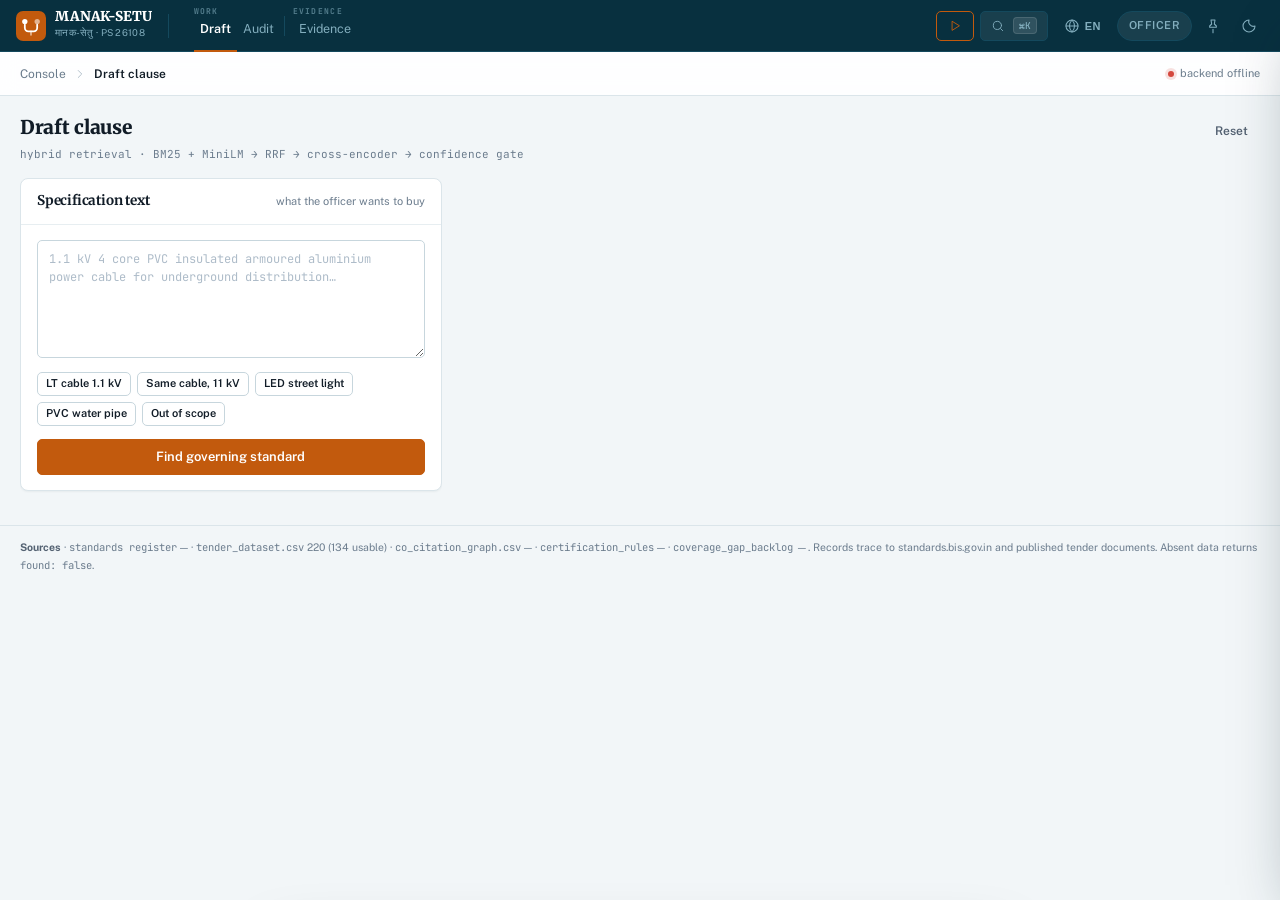
==== frontend/index.html @ a45d39f2 "Run demo as a film, and stop the hero claiming twice as many edges as exist H9. The walkthrough bar " ====
<!DOCTYPE html>
<html lang="en" data-theme="light">
<head>
<meta charset="UTF-8">
<meta name="viewport" content="width=device-width, initial-scale=1">
<title>MANAK-SETU — Standards Verification Console</title>
<link rel="preconnect" href="https://fonts.googleapis.com">
<link rel="preconnect" href="https://fonts.gstatic.com" crossorigin>
<link href="https://fonts.googleapis.com/css2?family=Merriweather:wght@700;900&family=Public+Sans:wght@400;500;600;700&family=JetBrains+Mono:wght@400;500;600&family=Noto+Sans+Devanagari:wght@400;500;600;700&display=swap" rel="stylesheet">
<link rel="stylesheet" href="styles.css?v=3">
</head>
<body>

<div class="shell">
  <header class="topnav">
    <div class="brand">
      <svg class="glyph" viewBox="0 0 34 34" fill="none" aria-hidden="true">
        <rect width="34" height="34" rx="8" fill="#C25A0D"/>
        <circle cx="10" cy="12" r="3" fill="#fff"/>
        <circle cx="24" cy="12" r="3" fill="#fff" opacity=".55"/>
        <path d="M10 15.5v3.5a4 4 0 0 0 4 4h6a4 4 0 0 0 4-4v-3.5" stroke="#fff" stroke-width="2" stroke-linecap="round"/>
        <path d="M17 23v4" stroke="#fff" stroke-width="2" stroke-linecap="round" opacity=".55"/>
      </svg>
      <div>
        <div class="nm">MANAK&#8209;SETU</div>
        <div class="dv">मानक-सेतु · PS&nbsp;26108</div>
      </div>
    </div>
    <div class="brand-sep"></div>

    <div class="tabwrap" id="tabwrap"><nav class="tabs" id="tabs" role="tablist" aria-label="Console sections"></nav></div>

    <div class="nav-right">
      <button class="demo-btn" id="demo-btn" title="Play the scripted walkthrough">
        <svg class="i sm" viewBox="0 0 24 24"><path d="M7 4.5v15l12-7.5z"/></svg>
        <span>Run demo</span>
      </button>
      <button class="navsearch" id="open-pal">
        <svg class="i sm" viewBox="0 0 24 24"><circle cx="11" cy="11" r="7"/><path d="m20 20-3.5-3.5"/></svg>
        <span>Search</span><span class="kbd">⌘K</span>
      </button>
      <div class="lang-wrap">
        <button class="nav-ib lang-btn" id="lang-btn" aria-haspopup="listbox" aria-expanded="false"
                title="Language / भाषा"><svg class="i" viewBox="0 0 24 24"><circle cx="12" cy="12" r="9"/><path d="M3 12h18M12 3c2.5 2.6 3.8 5.7 3.8 9S14.5 18.4 12 21c-2.5-2.6-3.8-5.7-3.8-9S9.5 5.6 12 3z"/></svg><span id="lang-now">EN</span></button>
        <div class="lang-pop" id="lang-pop" role="listbox" aria-label="Language"></div>
      </div>
      <button class="role-btn" id="role-btn" title="Switch between officer and admin views">Officer</button>
      <button class="nav-ib" id="pins-btn" title="Working set">
        <svg class="i" viewBox="0 0 24 24"><path d="M12 17v5M9 3h6l-1 6 3 3v2H7v-2l3-3z"/></svg>
        <span class="badge" id="pins-badge" hidden></span>
      </button>
      <button class="nav-ib" id="theme" title="Toggle theme">
        <svg class="i" viewBox="0 0 24 24"><path d="M12 3a9 9 0 1 0 9 9 7 7 0 0 1-9-9z"/></svg>
      </button>
    </div>
  </header>

  <div class="pins-pop" id="pins-pop" role="region" aria-label="Pinned standards">
    <div class="hd">
      <span class="eyebrow">Working set</span>
      <span class="eyebrow" style="margin-left:auto" id="pins-n"></span>
    </div>
    <div id="pins-list"></div>
  </div>

  <div class="body">
    <div class="subbar">
      <div class="crumbs">
        <span  data-i18n="ui.console">Console</span>
        <svg class="i sm" viewBox="0 0 24 24"><path d="m9 6 6 6-6 6"/></svg>
        <b id="crumb">Overview</b>
      </div>
      <div class="bar-sp"></div>
      <span class="build" id="build"></span>
      <div class="conn" id="conn"><span class="dot down"></span>connecting…</div>
    </div>

    <main class="sheet">

      <!-- ══ OVERVIEW ══ -->
      <section class="view on" id="v-overview">
        <div class="vh">
          <div>
            <h1 data-i18n="full.overview">Overview</h1>
            <div class="meta">manak_setu.db · 5 tables · recomputed each load</div>
          </div>
          <div class="vh-act">
            <button class="btn q" id="ov-refresh"><svg class="i sm" viewBox="0 0 24 24"><path d="M21 12a9 9 0 1 1-2.6-6.4M21 3v6h-6"/></svg>Refresh</button>
          </div>
        </div>
        <section class="hero" id="hero">
          <svg class="hero-canvas" id="hero-canvas" preserveAspectRatio="xMidYMid slice"></svg>
          <div class="hero-veil"></div>
          <div class="hero-in">
            <div class="hero-eyebrow">Bureau of Indian Standards · procurement verification</div>
            <h1 class="hero-h"><span data-ct="standards">2,087</span> standards.<br><span data-ct="tenders">220</span> tenders.<br><em>Zero guesses.</em></h1>
            <p class="hero-sub">Tender citations are checked against a retrieval index, not a language model. Where the record is silent the answer is <span class="mono">found: false</span>.</p>
            <div class="hero-figs" id="hero-figs"></div>
          </div>
        </section>

        <div class="grid c21">
          <div class="card">
            <div class="hd"><h3>Standards coverage of tender citations</h3><span class="hint">one cell = one cited standard</span></div>
            <div class="in" id="ov-cov"></div>
          </div>
          <div class="card">
            <div class="hd"><h3>Register status</h3></div>
            <div class="in" id="ov-status"></div>
          </div>
        </div>
        <div class="card" id="ov-health-card">
          <div class="hd"><h3>Procurement standards health</h3>
            <span class="hint">measured across the tender corpus</span></div>
          <div class="in" id="ov-health"></div>
        </div>
        <div class="grid c2">
          <div class="card">
            <div class="hd"><h3>Document extractability</h3><span class="hint"><span data-ct="tenders">220</span> collected</span></div>
            <div class="in" id="ov-usab"></div>
          </div>
          <div class="card">
            <div class="hd"><h3>Register by publication decade</h3></div>
            <div class="in" id="ov-decade"></div>
          </div>
        </div>
        <div class="grid c3">
          <div class="card"><div class="hd"><h3>Product families</h3></div><div class="in" id="ov-fam"></div></div>
          <div class="card"><div class="hd"><h3>Most connected</h3><span class="hint">degree</span></div><div class="in" id="ov-deg"></div></div>
          <div class="card"><div class="hd"><h3>Highest-demand gaps</h3><span class="hint">cited, not held</span></div><div class="in" id="ov-gap"></div></div>
        </div>
      </section>

      <!-- ══ DRAFT (forward flow) ══ -->
      <section class="view" id="v-draft">
        <div class="vh">
          <div>
            <h1 data-i18n="full.draft">Draft clause</h1>
            <div class="meta" data-i18n="draft.meta">hybrid retrieval · BM25 + MiniLM → RRF → cross-encoder → confidence gate</div>
          </div>
          <div class="vh-act">
            <button class="btn q" id="fw-clear">Reset</button>
          </div>
        </div>

        <!-- Two columns on a wide screen: what the officer typed stays in
             view on the left while the answer and its trace fill the right, so
             they never scroll away from their own query to read the result.
             Below 1200px it stacks, query first. -->
        <div class="split">
          <div class="split-q">
            <div class="card">
              <div class="hd"><h3 data-i18n="draft.specText">Specification text</h3><span class="hint">what the officer wants to buy</span></div>
              <div class="in">
                <textarea id="fw-spec" placeholder="1.1 kV 4 core PVC insulated armoured aluminium power cable for underground distribution…"></textarea>
                <div style="display:flex;gap:6px;flex-wrap:wrap;margin-top:9px" id="fw-presets">
                  <button class="btn tiny" data-q="PVC insulated heavy duty electric cable for working voltage 1.1 kV">LT cable 1.1 kV</button>
                  <button class="btn tiny" data-q="PVC insulated heavy duty electric cable for working voltage 11 kV">Same cable, 11 kV</button>
                  <button class="btn tiny" data-q="LED luminaire for road and street lighting">LED street light</button>
                  <button class="btn tiny" data-q="unplasticized PVC rigid pipes for potable water supply">PVC water pipe</button>
                  <button class="btn tiny" data-q="catering and housekeeping services for departmental canteen">Out of scope</button>
                </div>
                <button class="btn acc wide" id="fw-run" style="margin-top:13px">Find governing standard</button>
              </div>
            </div>
          </div>
          <div class="split-a">
            <div id="fw-out"></div>
            <div id="fw-peers"></div>
          </div>
        </div>
      </section>

      <!-- ══ ANALYZE ══ -->
      <section class="view" id="v-analyze">
        <div class="vh">
          <div>
            <h1 data-i18n="full.analyze">Audit</h1>
            <div class="meta" data-i18n="audit.meta">input: PDF, clause text, or IS numbers</div>
          </div>
          <div class="vh-act">
            <button class="btn q" id="an-clear"><svg class="i sm" viewBox="0 0 24 24"><path d="M3 6h18M8 6V4h8v2M19 6l-1 14H6L5 6"/></svg>Reset</button>
            <button class="btn" id="an-csv" disabled><svg class="i sm" viewBox="0 0 24 24"><path d="M12 3v12m0 0 4-4m-4 4-4-4M4 17v2a2 2 0 0 0 2 2h12a2 2 0 0 0 2-2v-2"/></svg>CSV</button>
            <button class="btn" id="an-print" disabled><svg class="i sm" viewBox="0 0 24 24"><path d="M6 9V3h12v6M6 18H4v-6h16v6h-2M8 14h8v7H8z"/></svg>Report</button>
          </div>
        </div>

        <div class="grid c2">
          <div class="card">
            <div class="hd"><span class="eyebrow">Step 1</span><h3 data-i18n="audit.source">Source document</h3></div>
            <div class="in">
              <div class="drop" id="drop">
                <svg class="i" viewBox="0 0 24 24"><path d="M12 16V4m0 0 4 4m-4-4L8 8M4 16v2a2 2 0 0 0 2 2h12a2 2 0 0 0 2-2v-2"/></svg>
                <div class="t" data-i18n="audit.drop">Drop a tender PDF or .docx, or click to browse</div>
                <div class="s" data-i18n="audit.dropHint">Parsed server-side · 25 MB · first 60 pages · scans are detected, not silently passed</div>
                <input type="file" id="file" accept=".pdf,.docx,application/pdf,application/vnd.openxmlformats-officedocument.wordprocessingml.document" hidden>
              </div>
              <div id="ex-status"></div>
              <div style="margin-top:13px">
                <label class="f eyebrow" data-i18n="audit.orPaste">or paste specification text</label>
                <textarea id="spec" aria-label="Specification text" placeholder="Supply and delivery of unplasticized PVC rigid pipes conforming to IS 4985/1988, with GI specials as per IS 1239 Part II…"></textarea>
                <button class="btn" id="ex-text" style="margin-top:8px">
                  <svg class="i sm" viewBox="0 0 24 24"><path d="M4 7V4h16v3M9 20h6M12 4v16"/></svg>
                  <span data-i18n="audit.extract">Extract IS numbers</span>
                </button>
              </div>
            </div>
          </div>

          <div class="card" id="cites-card">
            <div class="hd"><span class="eyebrow">Step 2</span><h3 data-i18n="audit.citations">Citations to verify</h3><span class="hint" id="chip-n"></span></div>
            <div class="in">
              <div class="chips" id="chips" style="min-height:26px;margin-bottom:11px"></div>
              <div style="display:flex;gap:7px">
                <input type="text" id="add-is" aria-label="Add an IS number to verify" placeholder="IS 5831" style="font-family:'JetBrains Mono',monospace">
                <button class="btn" id="add-btn" data-i18n="audit.add">Add</button>
              </div>
              <div class="sect"><h3 data-i18n="audit.loadCorpus">Load from corpus</h3><span class="ln"></span></div>
              <div style="display:flex;gap:6px;flex-wrap:wrap" id="presets">
                <button class="btn tiny" data-p="outdated">Tender with dead citations</button>
                <button class="btn tiny" data-p="led">LED luminaire clause</button>
                <button class="btn tiny" data-p="pipes">PVC / GI pipe clause</button>
                <button class="btn tiny" data-p="cables">LT cable tender</button>
              </div>
              <button class="btn acc wide" id="run" style="margin-top:15px">
                <svg class="i sm" viewBox="0 0 24 24"><path d="M9 11l2 2 4-4"/><circle cx="12" cy="12" r="9"/></svg>
                Run verification
              </button>
            </div>
          </div>
        </div>
        <div id="an-out" aria-live="polite"></div>
      </section>


      <!-- ══ EVIDENCE ══ -->
      <section class="view" id="v-evidence" role="tabpanel" aria-label="Corpus evidence">
        <div class="vh">
          <div>
            <h1 data-i18n="full.evidence">Evidence</h1>
            <div class="meta" data-i18n="ev.meta">which published tenders cite a standard</div>
          </div>
        </div>
        <div class="card">
          <div class="hd"><h3 data-i18n="ev.lookup">Look up a standard</h3><span class="hint">every row links to the source document</span></div>
          <div class="in">
            <div style="display:flex;gap:7px;flex-wrap:wrap">
              <input type="text" id="ev-in" aria-label="IS number to look up" placeholder="IS 694" style="font-family:'JetBrains Mono',monospace;max-width:220px">
              <button class="btn acc" id="ev-go" data-i18n="ev.show">Show evidence</button>
            </div>
            <div style="display:flex;gap:6px;flex-wrap:wrap;margin-top:11px" id="ev-presets">
              <button class="btn tiny" data-e="IS 694">IS 694</button>
              <button class="btn tiny" data-e="IS 1554">IS 1554</button>
              <button class="btn tiny" data-e="IS 8130">IS 8130</button>
              <button class="btn tiny" data-e="IS 456">IS 456</button>
            </div>
          </div>
        </div>
        <div id="ev-out" aria-live="polite"></div>
      </section>

      <!-- ══ TENDERS ══ -->
      <section class="view" id="v-tenders">
        <div class="vh">
          <div>
            <h1>Tender corpus</h1>
            <div class="meta"><span data-ct="tenders">220</span> documents · <span data-cv="usable_tenders">134</span> machine-readable · <span data-cv="any_outdated">4</span> with recorded dead citations</div>
          </div>
        </div>
        <div class="kpis" id="td-kpis"></div>
        <div class="tbl">
          <div class="toolbar">
            <input type="search" id="td-q" placeholder="Search tender ID or a cited IS number…">
            <select id="td-use"><option value="">Extractability: any</option></select>
            <select id="td-fam"><option value="">Family: any</option></select>
            <select id="td-out">
              <option value="">Dead citations: any</option>
              <option value="Yes">Recorded: yes</option>
              <option value="No">Recorded: no</option>
              <option value="Not checked">Not checked</option>
            </select>
          </div>
          <div class="status"><span id="td-n"></span><span class="fchips" id="td-chips"></span></div>
          <div class="scroll">
            <table id="td-tbl">
              <thead><tr>
                <th class="sortable" data-k="Tender ID">Document <span class="sarr">↕</span></th>
                <th class="sortable" data-k="Product Family">Family <span class="sarr">↕</span></th>
                <th class="sortable r" data-k="Count">Cited <span class="sarr">↕</span></th>
                <th>Dead cites</th><th>Extractable</th><th></th>
              </tr></thead>
              <tbody></tbody>
            </table>
          </div>
          <div class="loadmore" id="td-more"></div>
        </div>
      </section>

      <!-- ══ GRAPH ══ -->
      <section class="view" id="v-graph">
        <div class="vh">
          <div>
            <h1>Co-citation graph</h1>
            <div class="meta" id="graph-meta">loading…</div>
          </div>
          <div class="vh-act">
            <button class="btn q" id="g-svg"><svg class="i sm" viewBox="0 0 24 24"><path d="M12 3v12m0 0 4-4m-4 4-4-4M4 17v2a2 2 0 0 0 2 2h12a2 2 0 0 0 2-2v-2"/></svg>Export SVG</button>
          </div>
        </div>
        <div class="gwrap" id="gwrap">
          <div class="gpanel gtools">
            <button id="g-in" title="Zoom in"><svg class="i sm" viewBox="0 0 24 24"><circle cx="11" cy="11" r="7"/><path d="M11 8v6M8 11h6m6 9-3.5-3.5"/></svg></button>
            <button id="g-out" title="Zoom out"><svg class="i sm" viewBox="0 0 24 24"><circle cx="11" cy="11" r="7"/><path d="M8 11h6m6 9-3.5-3.5"/></svg></button>
            <button id="g-fit" title="Reset view"><svg class="i sm" viewBox="0 0 24 24"><path d="M21 12a9 9 0 1 1-2.6-6.4M21 3v6h-6"/></svg></button>
          </div>
          <div class="gpanel gside">
            <div class="grp">
              <input type="search" id="g-q" placeholder="Find IS number…">
            </div>
            <div class="grp">
              <label class="f eyebrow">Product family</label>
              <select id="g-fam"><option value="">All families</option></select>
            </div>
            <div class="grp">
              <label class="f eyebrow" for="g-conf">Documents behind an edge · at least
                <span class="mono" id="g-cv">1</span></label>
              <input type="range" id="g-conf" min="1" max="12" step="1" value="1"
                     aria-label="Minimum documents co-citing a pair">
              <div class="xs dimmer" style="margin-top:4px">Raise this to keep only the
                relationships several tenders agree on. Confidence is not the control here:
                a pair cited together once, in a standard cited once, scores 1.00 — and
                71% of these edges rest on a single document.</div>
            </div>
            <div class="grp">
              <label class="f eyebrow">Shortest path between</label>
              <input type="text" id="g-a" placeholder="IS 456" style="font-family:'JetBrains Mono',monospace;margin-bottom:5px">
              <input type="text" id="g-b" placeholder="IS 5831" style="font-family:'JetBrains Mono',monospace;margin-bottom:6px">
              <button class="btn tiny" id="g-path" style="width:100%">Trace path</button>
            </div>
            <label class="ck"><input type="checkbox" id="g-lab" checked> Labels</label>
            <div class="gkey" id="gkey"></div>
          </div>
          <canvas id="gcanvas"></canvas>
          <div class="gtip" id="gtip"></div>
          <div class="gpanel gstat" id="gstat"></div>
        </div>
      </section>

      <!-- ══ STANDARDS ══ -->
      <section class="view" id="v-standards">
        <div class="vh">
          <div>
            <h1>Standards Register</h1>
            <div class="meta" id="std-meta">source standards.bis.gov.in</div>
          </div>
        </div>
        <div class="tbl">
          <div class="toolbar">
            <input type="search" id="st-q" placeholder="Search IS number or title…">
            <select id="st-status"><option value="">Status: any</option></select>
            <select id="st-fam"><option value="">Family: any</option></select>
          </div>
          <div class="status"><span id="st-n"></span><span class="fchips" id="st-chips"></span></div>
          <div class="scroll">
            <table id="st-tbl">
              <thead><tr>
                <th class="sortable" data-k="IS Number">IS Number <span class="sarr">↕</span></th>
                <th class="sortable" data-k="Full Title">Title <span class="sarr">↕</span></th>
                <th class="sortable r" data-k="Year">Year <span class="sarr">↕</span></th>
                <th class="sortable" data-k="Status">Status <span class="sarr">↕</span></th>
                <th>Replaced by</th><th></th>
              </tr></thead>
              <tbody></tbody>
            </table>
          </div>
          <div class="loadmore" id="st-more"></div>
        </div>
      </section>

      <!-- ══ CERTS ══ -->
      <section class="view" id="v-certs">
        <div class="vh">
          <div>
            <h1>Certification Duties</h1>
            <div class="meta" id="ce-meta">records across four BIS schemes</div>
          </div>
        </div>
        <div class="tbl">
          <div class="toolbar">
            <input type="search" id="ce-q" placeholder="Search IS number, product or scheme…">
            <select id="ce-scheme"><option value="">Scheme: any</option></select>
            <select id="ce-fam"><option value="">Family: any</option></select>
          </div>
          <div class="status"><span id="ce-n"></span></div>
          <div class="scroll">
            <table id="ce-tbl">
              <thead><tr>
                <th class="sortable" data-k="IS Number">IS Number <span class="sarr">↕</span></th>
                <th>Product</th><th>Category</th><th>Duty</th>
                <th class="sortable" data-k="Scheme">Scheme <span class="sarr">↕</span></th>
                <th>Notification</th>
              </tr></thead>
              <tbody></tbody>
            </table>
          </div>
          <div class="loadmore" id="ce-more"></div>
        </div>
      </section>

      <!-- ══ COVERAGE ══ -->
      <section class="view" id="v-coverage">
        <div class="vh">
          <div>
            <h1>Coverage</h1>
            <div class="meta">483 of 488 cited standards held · 5 in backlog</div>
          </div>
        </div>
        <div id="cov-lead"></div>
        <div class="grid c2">
          <div class="card"><div class="hd"><h3>Citation coverage</h3></div><div class="in" id="cov-meter"></div></div>
          <div class="card"><div class="hd"><h3>Declared limits</h3></div><div class="in"><dl class="kv" id="cov-kv"></dl></div></div>
        </div>
        <div class="card">
          <div class="hd">
            <h3>Collection backlog</h3>
            <span class="hint" id="bl-hint">standards cited by real tenders but not yet held · tick to claim</span>
          </div>
          <div class="in" id="cov-bars"></div>
        </div>
        <div class="tbl">
          <div class="toolbar">
            <input type="search" id="bk-q" placeholder="Search backlog…">
            <div class="seg" id="bk-seg">
              <button data-f="all" class="on">All</button>
              <button data-f="claimed">Claimed</button>
              <button data-f="open">Unclaimed</button>
            </div>
          </div>
          <div class="status"><span id="bk-n"></span></div>
          <div class="scroll">
            <table id="bk-tbl">
              <thead><tr><th style="width:44px"></th><th class="r">Tenders</th><th>IS Number</th><th>State</th></tr></thead>
              <tbody></tbody>
            </table>
          </div>
        </div>
      </section>

      <!-- ══ BENCHMARK ══ -->
      <section class="view" id="v-benchmark">
        <div class="vh">
          <div>
            <h1>Detection benchmark</h1>
            <div class="meta">n=24 · 4 positive, 20 negative · ground truth from tender_dataset.csv</div>
          </div>
          <div class="vh-act"><button class="btn pri" id="bm-run"><svg class="i sm" viewBox="0 0 24 24"><path d="M21 12a9 9 0 1 1-2.6-6.4M21 3v6h-6"/></svg>Re-run</button></div>
        </div>
        <div id="bm-out"></div>
        <div id="bm-pipelines"></div>
      </section>

    </main>

    <div class="prov">
      <b>Sources</b> ·
      <span class="mono">standards register</span> <span id="prov-std">—</span> ·
      <span class="mono">tender_dataset.csv</span> <span data-ct="tenders">220</span> (<span data-cv="usable_tenders">134</span> usable) ·
      <span class="mono">co_citation_graph.csv</span> <span id="prov-cc">—</span> ·
      <span class="mono">certification_rules</span> <span id="prov-cert">—</span> ·
      <span class="mono">coverage_gap_backlog</span> <span id="prov-bl">—</span>.
      Records trace to standards.bis.gov.in and published tender documents. Absent data returns <span class="mono">found: false</span>.
      <div id="prov-bis" class="xs dimmer" style="margin-top:6px"></div>
    </div>
  </div>
</div>

<div class="scrim" id="scrim" hidden></div>
<aside class="drawer" id="drawer" role="dialog" aria-modal="true" aria-labelledby="dw-title" tabindex="-1">
  <div class="hd">
    <div style="flex:1;min-width:0">
      <div class="eyebrow" id="dw-kind">Detail</div>
      <h2 class="mono" id="dw-title" style="word-break:break-word">—</h2>
    </div>
    <button class="ibtn" id="dw-pin" title="Pin to working set" aria-label="Pin to working set"><svg class="i" viewBox="0 0 24 24"><path d="M12 17v5M9 3h6l-1 6 3 3v2H7v-2l3-3z"/></svg></button>
    <button class="ibtn" id="dw-close" aria-label="Close detail panel"><svg class="i" viewBox="0 0 24 24"><path d="M18 6 6 18M6 6l12 12"/></svg></button>
  </div>
  <div class="bd" id="dw-body"></div>
</aside>

<div class="pal-bg" id="pal-bg">
  <div class="pal">
    <div class="top">
      <svg class="i" viewBox="0 0 24 24"><circle cx="11" cy="11" r="7"/><path d="m20 20-3.5-3.5"/></svg>
      <input type="text" id="pal-in" placeholder="Search standards, tenders, or jump to a section…" autocomplete="off">
    </div>
    <div class="list" id="pal-list"></div>
    <div class="ft">
      <span><span class="kbd light">↑↓</span> navigate</span>
      <span><span class="kbd light">↵</span> open</span>
      <span><span class="kbd light">esc</span> close</span>
      <span style="margin-left:auto"><span class="kbd light">g</span> then <span class="kbd light">o d t g s c b</span> jumps</span>
    </div>
  </div>
</div>

<div class="demo-veil" id="demo-veil"></div>

<div class="demobar" id="demobar">
  <div class="track"><i id="demo-prog"></i></div>
  <div class="row">
    <!-- Seven dots and an elapsed clock: where you are in the walkthrough and
         how long it has been running, which is what a presenter watching their
         own four-minute slot actually needs. -->
    <div class="dots" id="demo-dots" role="presentation"></div>
    <div class="txt">
      <div class="h" id="demo-h">—</div>
      <div class="p" id="demo-p">—</div>
    </div>
    <div class="clock mono" id="demo-clock">0:00</div>
    <div class="ctl">
      <button id="demo-prev" title="Previous"><svg class="i sm" viewBox="0 0 24 24"><path d="m14 6-6 6 6 6"/></svg></button>
      <button id="demo-play" title="Pause"><svg class="i sm" viewBox="0 0 24 24"><path d="M9 5v14M15 5v14"/></svg></button>
      <button id="demo-next" title="Next"><svg class="i sm" viewBox="0 0 24 24"><path d="m10 6 6 6-6 6"/></svg></button>
      <button id="demo-exit" class="wide" title="Exit">Exit</button>
    </div>
  </div>
</div>

<div class="toasts" id="toasts"></div>

<script src="locales.js?v=1" onerror="void 0"></script>
<script src="i18n.js?v=2"></script>
<script src="app.js?v=4"></script>
</body>
</html>
---- frontend/styles.css ----
/* ── MANAK-SETU ─────────────────────────────────────────────────────────────
   Verification console for Indian Standards cited in government tenders.
   Palette is deliberately narrow: navy carries structure, amber means
   "needs a human", green means verified, red means dead. Nothing decorative.
   ────────────────────────────────────────────────────────────────────────── */

:root {
  --pet-900: #04222E;
  --pet-800: #08303F;
  --pet-700: #0E4054;
  --pet-600: #135A73;
  --pet-400: #2E88A6;

  --amber: #C25A0D;
  --amber-bg: #FCF1E7;
  --green: #1B6E30;
  --green-bg: #E9F4EC;
  --red: #A3231C;
  --red-bg: #FBECEA;
  --blue: #16688A;
  --blue-bg: #E6F2F6;

  --n-0:  #FFFFFF;
  --n-25: #FAFBFC;
  --n-50: #F2F6F8;
  --n-100:#E7EEF1;
  --n-150:#DBE5EA;
  --n-200:#C7D6DD;
  --n-300:#AEBCC9;
  --n-500:#6B7C8D;
  --n-600:#546272;
  --n-700:#3A4653;
  --n-900:#111C27;

  --bg:        var(--n-50);
  --surface:   var(--n-0);
  --surface-2: var(--n-25);
  --surface-3: var(--n-100);
  --line:      var(--n-150);
  --line-soft: var(--n-100);
  --line-hard: var(--n-200);
  --ink:       var(--n-900);
  --ink-2:     var(--n-600);
  --ink-3:     var(--n-500);
  --ink-4:     var(--n-300);

  /* The co-citation graph's edges. They used to borrow --line-hard, which is a
     border colour: #C7D6DD on a white ground is all but invisible once it is
     drawn at the low alpha thousands of overlapping lines require, so the graph
     read as a field of dots with no relationships in it — and the edges are the
     evidence. Its own token, dark enough to see and light enough that 13,000 of
     them do not turn the canvas into a solid block. */
  --graph-edge: #8DA2B2;

  --accent:    var(--amber);
  --accent-bg: var(--amber-bg);
  --ok:        var(--green);
  --ok-bg:     var(--green-bg);
  --bad:       var(--red);
  --bad-bg:    var(--red-bg);
  --info:      var(--blue);
  --info-bg:   var(--blue-bg);
  --brand:     var(--pet-700);

  --nav:        #08303F;
  --nav-line:   #14495D;
  --nav-ink:    #D2E6ED;
  --nav-ink-2:  #83AEBE;

  --sh-1: 0 1px 2px rgba(4,34,46,.05);
  --sh-2: 0 1px 3px rgba(4,34,46,.07), 0 6px 16px -6px rgba(4,34,46,.10);
  --sh-3: 0 24px 60px -18px rgba(4,34,46,.35);

  --r-1: 5px;
  --r-2: 8px;
  --r-3: 12px;

  --bar-h: 52px;

  --k1:#135A73; --k2:#C25A0D; --k3:#1B6E30; --k4:#0E7078;
  --k5:#6B4C9A; --k6:#96731A; --k7:#A34468; --k8:#5B6B7C;

  /* Motion. Durations and easings live here so every animation in the product
     is timed against the same scale, and so one edit changes all of them.
     The rules that go with them: animate transform and opacity only; enter
     animations run once, never on every scroll; anything with more than a
     couple of hundred elements is drawn on a canvas, not the DOM. */
  --t-fast: 120ms; --t-base: 200ms; --t-slow: 320ms; --t-reveal: 600ms;
  --ease-out: cubic-bezier(.2,.7,.2,1); --ease-in-out: cubic-bezier(.65,0,.35,1);
  --stagger: 40ms;
}

[data-theme="dark"] {
  --bg:        #04121A;
  --surface:   #08202B;
  --surface-2: #0C2836;
  --surface-3: #123340;
  --line:      #17394A;
  --line-soft: #123040;
  --line-hard: #205063;
  --ink:       #E7EEF4;
  --ink-2:     #A0B4C4;
  --ink-3:     #7A8FA1;
  --ink-4:     #55697B;
  /* Lighter than the dark ground, by the same reasoning as the light theme. */
  --graph-edge: #4E7A92;

  --accent:    #F0913E;
  --accent-bg: #33210F;
  --ok:        #4FB86E;
  --ok-bg:     #102A18;
  --bad:       #E8776D;
  --bad-bg:    #2E1614;
  --info:      #62A5E0;
  --info-bg:   #10233A;
  --brand:     #4FB3D1;

  --nav:        #041920;
  --nav-line:   #103240;
  --nav-ink:    #C2DDE6;
  --nav-ink-2:  #6E96A6;

  --sh-1: 0 1px 2px rgba(0,0,0,.5);
  --sh-2: 0 1px 3px rgba(0,0,0,.55), 0 8px 20px -8px rgba(0,0,0,.6);
  --sh-3: 0 24px 64px -16px rgba(0,0,0,.75);

  --k1:#3FA6C4; --k2:#F0913E; --k3:#4FB86E; --k4:#35A9B4;
  --k5:#9C82D4; --k6:#CBA93C; --k7:#DB809B; --k8:#7E93A6;
}

* { box-sizing: border-box; }
html, body { height: 100%; }

body {
  margin: 0;
  background: var(--bg);
  color: var(--ink);
  font: 400 13.5px/1.5 'Public Sans', -apple-system, BlinkMacSystemFont, 'Segoe UI', sans-serif;
  -webkit-font-smoothing: antialiased;
  text-rendering: optimizeLegibility;
}

h1,h2,h3,h4 { font-family: 'Merriweather', Georgia, serif; margin: 0; letter-spacing: -.015em; font-weight: 900; }
h1 { font-size: 21px; line-height: 1.25; }
h2 { font-size: 16px; }
h3 { font-size: 13.5px; font-weight: 700; }
p { margin: 0; }

.mono, code, .num { font-family: 'JetBrains Mono', ui-monospace, SFMono-Regular, monospace; font-variant-numeric: tabular-nums; }
.num { font-variant-numeric: tabular-nums; }

.eyebrow {
  font-size: 9.5px; font-weight: 700; letter-spacing: .1em;
  text-transform: uppercase; color: var(--ink-3);
}
.dim { color: var(--ink-2); }
.dimmer { color: var(--ink-3); }
.sm { font-size: 12px; }
.xs { font-size: 11px; }

a { color: var(--brand); text-underline-offset: 2px; }
a:hover { text-decoration: underline; }

svg.i { width: 16px; height: 16px; stroke: currentColor; fill: none; stroke-width: 1.6; stroke-linecap: round; stroke-linejoin: round; flex: none; display: block; }
svg.i.sm { width: 14px; height: 14px; }
svg.i.lg { width: 20px; height: 20px; }

::-webkit-scrollbar { width: 11px; height: 11px; }
::-webkit-scrollbar-thumb { background: var(--line-hard); border: 3px solid transparent; background-clip: content-box; border-radius: 8px; }
::-webkit-scrollbar-thumb:hover { background: var(--ink-4); background-clip: content-box; }
::-webkit-scrollbar-track { background: transparent; }

:focus-visible { outline: 2px solid var(--brand); outline-offset: 2px; border-radius: 3px; }

/* ── Shell ───────────────────────────────────────────────────────────────── */

.shell { display: flex; flex-direction: column; min-height: 100vh; }

/* Brand bar: petrol blue, deliberately cyan-shifted so it doesn't read as
   stock corporate navy. Amber is the only accent allowed against it. */
.topnav {
  height: 52px; flex: none; position: sticky; top: 0; z-index: 45;
  background: var(--nav); border-bottom: 1px solid var(--nav-line);
  display: flex; align-items: center; gap: 16px; padding: 0 16px;
}
.brand { display: flex; align-items: center; gap: 9px; flex: none; }
.brand .glyph { width: 30px; height: 30px; flex: none; }
.brand .nm { font-family: 'Merriweather', serif; font-weight: 900; font-size: 13.5px; color: #fff; line-height: 1.1; letter-spacing: -.01em; }
.brand .dv { font-size: 9.5px; color: var(--nav-ink-2); letter-spacing: .03em; margin-top: 1px; }
.brand-sep { width: 1px; height: 24px; background: var(--nav-line); flex: none; }

/* ── Navigation ────────────────────────────────────────────────────────────
   Typographic, and grouped. Ten icons in a row carried no information the word
   beside them did not carry better, and an icon-plus-badge strip is the shape
   every generated dashboard has. The labels are the content, so the labels are
   the nav.

   The three group eyebrows are the only structural device here, and they say
   something true: Work is what an officer does, Register is what they look a
   standard up in, Evidence is the system's account of itself. Hairline rules
   separate the groups rather than boxes, because the groups are a reading
   order, not three containers. */

.tabwrap { position: relative; flex: 1; min-width: 0; display: flex; }
.tabwrap::after {
  content: ''; position: absolute; right: 0; top: 0; bottom: 0; width: 28px;
  pointer-events: none; opacity: 0; transition: opacity .18s;
  background: linear-gradient(90deg, transparent, var(--nav));
}
.tabwrap.spill::after { opacity: 1; }
.tabs {
  display: flex; align-items: stretch; flex: 1; min-width: 0;
  overflow-x: auto; scrollbar-width: none; height: 52px;
}
.tabs::-webkit-scrollbar { display: none; }

.navgroup { display: flex; align-items: stretch; position: relative; padding-left: 12px; }
.navgroup + .navgroup { margin-left: 4px; }
/* A hairline, not a border-box: the rule belongs between groups, not around
   them, and it stops short of the bar's full height so it reads as a divider
   rather than a frame. */
.navgroup + .navgroup::before {
  content: ''; position: absolute; left: 0; top: 16px; bottom: 16px;
  width: 1px; background: var(--nav-line);
}
.navgroup-lb {
  position: absolute; left: 12px; top: 7px;
  font: 700 8px/1 'JetBrains Mono', monospace; letter-spacing: .16em;
  text-transform: uppercase; color: var(--nav-ink-2); opacity: .62;
  pointer-events: none; white-space: nowrap;
}

.tab {
  display: flex; align-items: flex-end; gap: 5px; height: 52px;
  padding: 0 7px 11px; color: var(--nav-ink-2); font-size: 12.5px;
  cursor: pointer; white-space: nowrap; user-select: none;
  border-bottom: 2px solid transparent; background: none;
  transition: color .12s, border-color .12s;
}
.tab:first-child { padding-left: 0; }
.tab:hover { color: #fff; }
.tab.on { color: #fff; font-weight: 600; border-bottom-color: var(--accent); }
/* The row counts, inline and mono — a numeral beside its label, not a pill.
   --nav-ink-2 on a 9% chip measured 3.19:1 against the nav, under the 4.5 a
   small numeral needs; plain text on the bar itself is far clearer. */
.tab .ct {
  font: 500 10px/1 'JetBrains Mono', monospace; color: var(--nav-ink-2);
  font-variant-numeric: tabular-nums; opacity: .75;
}
.tab.on .ct { color: #fff; opacity: .8; }

/* Narrow screens: the eyebrows would cost a row of height they cannot pay for,
   so the groups keep their dividers and lose their labels. */
@media (max-width: 860px) {
  .navgroup-lb { display: none; }
  .navgroup { padding-left: 10px; }
  .tab { align-items: center; padding-bottom: 0; }
}

/* The sections are the navigation; the right-hand controls are conveniences,
   so they are what gives ground when the bar runs short. The keyboard hint
   stays because it is the thing the label was advertising. */
@media (max-width: 1340px) {
  .navsearch span:not(.kbd) { display: none; }
  .navsearch { padding: 0 8px; }
  .demo-btn span { display: none; }
  .demo-btn { padding: 0 9px; }
}

/* Below this the row counts are what has to go for all ten sections to stay
   reachable without scrolling. Hidden, not abbreviated: "27.7k" would be the
   one rounded number in a project that reports exact counts with their
   denominators everywhere else, and the exact figures are on the Standards,
   Certification and Tenders screens and in the sources footer regardless. */
@media (max-width: 1400px) {
  .tab .ct { display: none; }
}

/* The last of the slack, spent so all ten sections stay on screen down to a
   1200px laptop. Below that the strip scrolls, which is what the spill shadow
   on the right edge is for. */
@media (max-width: 1300px) {
  .navgroup { padding-left: 9px; }
  .navgroup-lb { left: 9px; }
  .tab { padding-left: 6px; padding-right: 6px; }
}

.role-btn {
  height: 30px; padding: 0 11px; border-radius: 15px; cursor: pointer;
  background: rgba(255,255,255,.07); border: 1px solid var(--nav-line);
  color: var(--nav-ink-2); font: 600 11px/1 'Public Sans', sans-serif;
  letter-spacing: .04em; text-transform: uppercase;
  transition: background .12s, color .12s, border-color .12s;
}
.role-btn:hover { background: rgba(255,255,255,.13); color: #fff; }
.role-btn.admin { background: var(--accent); border-color: var(--accent); color: #fff; }

.nav-right { display: flex; align-items: center; gap: 6px; flex: none; }
.navsearch {
  display: flex; align-items: center; gap: 8px; height: 30px; padding: 0 10px;
  background: rgba(255,255,255,.07); border: 1px solid var(--nav-line); border-radius: var(--r-1);
  color: var(--nav-ink-2); font: inherit; font-size: 12px; cursor: pointer; white-space: nowrap;
  transition: background .12s, color .12s, border-color .12s;
}
.navsearch:hover { background: rgba(255,255,255,.12); color: #fff; border-color: rgba(255,255,255,.22); }
.nav-ib {
  width: 30px; height: 30px; border-radius: var(--r-1); border: 1px solid transparent;
  background: transparent; color: var(--nav-ink-2); cursor: pointer;
  display: inline-flex; align-items: center; justify-content: center; position: relative;
  transition: background .12s, color .12s;
}
.nav-ib:hover { background: rgba(255,255,255,.1); color: #fff; }
.nav-ib .badge {
  position: absolute; top: 2px; right: 2px; min-width: 14px; height: 14px; padding: 0 3px;
  border-radius: 7px; background: var(--accent); color: #fff;
  font: 700 9px/14px 'JetBrains Mono', monospace; text-align: center;
}

.kbd { font: 500 9.5px/1 'JetBrains Mono', monospace; padding: 3px 5px; border-radius: 4px;
  background: rgba(255,255,255,.1); border: 1px solid rgba(255,255,255,.12); color: inherit; }
.kbd.light { background: var(--surface-3); border-color: var(--line); color: var(--ink-3); }

/* Contextual strip under the brand bar */
.subbar {
  height: 44px; flex: none; position: sticky; top: 52px; z-index: 35;
  background: color-mix(in srgb, var(--surface) 90%, transparent);
  backdrop-filter: saturate(1.5) blur(9px);
  border-bottom: 1px solid var(--line);
  display: flex; align-items: center; gap: 12px; padding: 0 20px;
}
.crumbs { display: flex; align-items: center; gap: 7px; font-size: 12px; color: var(--ink-3); min-width: 0; }
.crumbs b { color: var(--ink); font-weight: 600; }
.crumbs .i { color: var(--ink-4); }
.bar-sp { flex: 1; }
.conn { display: flex; align-items: center; font-size: 11px; color: var(--ink-3); white-space: nowrap; }
.dot { width: 6px; height: 6px; border-radius: 50%; display: inline-block; margin-right: 6px; }
.dot.up { background: #22A45D; box-shadow: 0 0 0 3px rgba(34,164,93,.16); }
.dot.down { background: #D4483E; box-shadow: 0 0 0 3px rgba(212,72,62,.16); }

.pins-pop {
  position: fixed; top: 56px; right: 14px; width: 236px; z-index: 55;
  background: var(--surface); border: 1px solid var(--line-hard); border-radius: var(--r-2);
  box-shadow: var(--sh-3); padding: 8px; display: none;
}
.pins-pop.on { display: block; }
.pins-pop .hd { display: flex; align-items: center; gap: 6px; padding: 3px 6px 7px; }
.pin-row {
  display: flex; align-items: center; gap: 7px; padding: 6px 7px; border-radius: var(--r-1);
  font: 500 11.5px/1 'JetBrains Mono', monospace; cursor: pointer; color: var(--ink);
}
.pin-row:hover { background: var(--surface-3); }
.pin-row .rm { margin-left: auto; color: var(--ink-3); opacity: 0; }
.pin-row:hover .rm { opacity: 1; }
.pin-row .rm:hover { color: var(--bad); }

.body { flex: 1; min-width: 0; display: flex; flex-direction: column; }

/* ── Page frame ──────────────────────────────────────────────────────────── */

.sheet {
  padding: 20px; max-width: 1520px; width: 100%; margin: 0 auto;
  /* Named so children can size against this column rather than the window. */
  container: sheet / inline-size;
}

.view { display: none; }
.view.on { display: block; animation: rise .24s cubic-bezier(.2,.7,.3,1); }
@keyframes rise { from { opacity: 0; transform: translateY(5px); } to { opacity: 1; transform: none; } }

.vh { display: flex; align-items: flex-start; gap: 16px; margin-bottom: 16px; flex-wrap: wrap; }
.vh h1 { font-size: 19px; }
/* Facts, not prose. Counts, sources and thresholds — what an operator checks. */
.vh .meta {
  font: 400 11px/1.5 'JetBrains Mono', monospace; color: var(--ink-3);
  margin-top: 6px; font-variant-numeric: tabular-nums;
}
.build { font: 400 10.5px/1 'JetBrains Mono', monospace; color: var(--ink-4); white-space: nowrap; }
.vh-act { margin-left: auto; display: flex; gap: 7px; align-items: center; flex-wrap: wrap; }

/* ── Controls ────────────────────────────────────────────────────────────── */

.btn {
  display: inline-flex; align-items: center; gap: 6px; justify-content: center;
  height: 30px; padding: 0 11px; border-radius: var(--r-1);
  background: var(--surface); color: var(--ink); border: 1px solid var(--line-hard);
  font: 600 12px/1 'Public Sans', sans-serif; cursor: pointer;
  transition: background .12s, border-color .12s, transform .08s;
  white-space: nowrap;
}
.btn:hover { background: var(--surface-3); border-color: var(--ink-4); }
.btn:active { transform: translateY(1px); }
.btn:disabled { opacity: .5; cursor: not-allowed; }
.btn.pri { background: var(--brand); border-color: var(--brand); color: #fff; }
.btn.pri:hover { filter: brightness(1.14); background: var(--brand); }
.btn.acc { background: var(--accent); border-color: var(--accent); color: #fff; }
.btn.acc:hover { filter: brightness(1.1); background: var(--accent); }
.btn.q { border-color: transparent; background: transparent; color: var(--ink-2); }
.btn.q:hover { background: var(--surface-3); color: var(--ink); }
.btn.wide { width: 100%; height: 36px; font-size: 13px; }
.btn.tiny { height: 24px; padding: 0 8px; font-size: 11px; }
.ibtn {
  width: 30px; height: 30px; border-radius: var(--r-1); display: inline-flex;
  align-items: center; justify-content: center; cursor: pointer;
  background: transparent; border: 1px solid transparent; color: var(--ink-2);
  transition: background .12s, color .12s;
}
.ibtn:hover { background: var(--surface-3); color: var(--ink); }
.ibtn.bordered { border-color: var(--line-hard); background: var(--surface); }

input[type=text], input[type=search], input[type=number], textarea, select {
  width: 100%; height: 32px; padding: 0 10px; color: var(--ink);
  background: var(--surface); border: 1px solid var(--line-hard); border-radius: var(--r-1);
  font: 400 12.5px/1 'Public Sans', sans-serif;
  transition: border-color .12s, box-shadow .12s;
}
select { padding-right: 26px; cursor: pointer; }
textarea { height: auto; min-height: 118px; padding: 9px 11px; resize: vertical; line-height: 1.55; font: 400 12px/1.55 'JetBrains Mono', monospace; }
input:focus, textarea:focus, select:focus {
  outline: none; border-color: var(--brand);
  box-shadow: 0 0 0 3px color-mix(in srgb, var(--brand) 14%, transparent);
}
input::placeholder, textarea::placeholder { color: var(--ink-4); }
label.f { display: block; margin-bottom: 5px; }

.seg { display: inline-flex; background: var(--surface-3); border-radius: var(--r-1); padding: 2px; gap: 2px; }
.seg button {
  height: 24px; padding: 0 10px; border: none; background: transparent; cursor: pointer;
  border-radius: 4px; font: 600 11.5px/1 'Public Sans', sans-serif; color: var(--ink-2);
}
.seg button.on { background: var(--surface); color: var(--ink); box-shadow: var(--sh-1); }

/* ── Surfaces ────────────────────────────────────────────────────────────── */

.card { background: var(--surface); border: 1px solid var(--line); border-radius: var(--r-2); box-shadow: var(--sh-1); margin-bottom: 14px; }
.card > .in { padding: 15px 16px; }
.card > .hd {
  padding: 12px 16px; border-bottom: 1px solid var(--line-soft);
  display: flex; align-items: center; gap: 10px;
}
.card > .hd h3 { flex: 1; min-width: 0; }
.card > .hd .hint { font-size: 11px; color: var(--ink-3); white-space: nowrap; }
.card > .ft { padding: 9px 16px; border-top: 1px solid var(--line-soft); background: var(--surface-2); font-size: 11px; color: var(--ink-3); border-radius: 0 0 var(--r-2) var(--r-2); }

.grid { display: grid; gap: 14px; }
/* Grid items default to min-width:auto and refuse to shrink below their content,
   so one wide table stretches its card past the track and out of the viewport.
   This belongs at every width, not only on phones. */
.grid > * { min-width: 0; }
.card { min-width: 0; }
.scroll { min-width: 0; max-width: 100%; overflow-x: auto; }
.c2 { grid-template-columns: repeat(2,minmax(0,1fr)); }
.c3 { grid-template-columns: repeat(3,minmax(0,1fr)); }
.c4 { grid-template-columns: repeat(4,minmax(0,1fr)); }
.c21 { grid-template-columns: minmax(0,1.9fr) minmax(0,1fr); }
/* minmax(0,…) not a bare 1fr: a bare fr track is minmax(auto,1fr) and
   refuses to shrink below its content, so one 560px table drags the whole
   page wider than the viewport instead of scrolling inside its own box. */
.c12 { grid-template-columns: minmax(0,1fr) minmax(0,1.9fr); }
@media (max-width:1180px){ .c4{grid-template-columns:repeat(2,minmax(0,1fr));} .c3,.c21,.c12{grid-template-columns:minmax(0,1fr);} }
@media (max-width:840px){ .c2,.c4{grid-template-columns:minmax(0,1fr);} }

/* ── Metrics ─────────────────────────────────────────────────────────────── */

.kpis { display: grid; grid-template-columns: repeat(4,minmax(0,1fr)); border: 1px solid var(--line); border-radius: var(--r-2); overflow: hidden; background: var(--surface); box-shadow: var(--sh-1); margin-bottom: 14px; }
@media (max-width:900px){ .kpis{grid-template-columns:repeat(2,minmax(0,1fr));} }
.kpi { padding: 13px 16px; border-right: 1px solid var(--line-soft); position: relative; }
.kpi:last-child { border-right: none; }
@media (max-width:900px){ .kpi:nth-child(2n){border-right:none;} .kpi:nth-child(-n+2){border-bottom:1px solid var(--line-soft);} }
.kpi .lb { display: flex; align-items: center; gap: 6px; font-size: 10.5px; color: var(--ink-3); font-weight: 600; letter-spacing: .02em; }
.kpi .vl { font: 900 25px/1.1 'Merriweather', serif; letter-spacing: -.02em; margin-top: 6px; font-variant-numeric: tabular-nums; }
.kpi .sub { font: 400 10.5px/1.4 'JetBrains Mono', monospace; color: var(--ink-3); margin-top: 4px; }
.kpi .rule { position: absolute; left: 0; top: 13px; bottom: 13px; width: 2px; border-radius: 0 2px 2px 0; }
.kpi.ok .rule { background: var(--ok); } .kpi.ok .vl { color: var(--ok); }
.kpi.warn .rule { background: var(--accent); } .kpi.warn .vl { color: var(--accent); }
.kpi.bad .rule { background: var(--bad); } .kpi.bad .vl { color: var(--bad); }
.kpi.plain .rule { background: var(--line-hard); }

/* ── Pills ───────────────────────────────────────────────────────────────── */

.pill {
  display: inline-flex; align-items: center; gap: 4px; height: 19px; padding: 0 7px;
  border-radius: 10px; font: 700 10.5px/1 'Public Sans', sans-serif; white-space: nowrap;
  border: 1px solid transparent;
}
.pill.ok { background: var(--ok-bg); color: var(--ok); border-color: color-mix(in srgb,var(--ok) 22%,transparent); }
.pill.bad { background: var(--bad-bg); color: var(--bad); border-color: color-mix(in srgb,var(--bad) 22%,transparent); }
.pill.warn { background: var(--accent-bg); color: var(--accent); border-color: color-mix(in srgb,var(--accent) 26%,transparent); }
.pill.info { background: var(--info-bg); color: var(--info); border-color: color-mix(in srgb,var(--info) 22%,transparent); }
.pill.mute { background: var(--surface-3); color: var(--ink-2); border-color: var(--line); }

.chips { display: flex; flex-wrap: wrap; gap: 5px; }
.chip {
  display: inline-flex; align-items: center; gap: 5px; height: 24px; padding: 0 4px 0 9px;
  background: var(--surface-2); border: 1px solid var(--line-hard); border-radius: 12px;
  font: 500 11.5px/1 'JetBrains Mono', monospace; animation: pop .16s ease;
}
.chip.static { padding-right: 9px; }
.chip .x { width: 16px; height: 16px; border: none; background: none; color: var(--ink-3); cursor: pointer; border-radius: 50%; display: grid; place-items: center; padding: 0; }
.chip .x:hover { background: var(--bad-bg); color: var(--bad); }
@keyframes pop { from { opacity:0; transform: scale(.94); } to { opacity:1; transform:none; } }

.fchips { display: flex; gap: 6px; flex-wrap: wrap; align-items: center; }
.fchip {
  display: inline-flex; align-items: center; gap: 5px; height: 22px; padding: 0 4px 0 8px;
  background: var(--info-bg); color: var(--info); border: 1px solid color-mix(in srgb,var(--info) 20%,transparent);
  border-radius: 11px; font-size: 11px; font-weight: 600;
}
.fchip button { border: none; background: none; color: inherit; cursor: pointer; padding: 0 2px; display: grid; place-items: center; }

/* ── Tables ──────────────────────────────────────────────────────────────── */

.tbl { border: 1px solid var(--line); border-radius: var(--r-2); overflow: hidden; background: var(--surface); }
.tbl .scroll { overflow: auto; max-height: 560px; }
.tbl.auto .scroll { max-height: none; }
table { width: 100%; border-collapse: collapse; font-size: 12.5px; }
thead th {
  position: sticky; top: 0; z-index: 2; text-align: left; white-space: nowrap;
  background: var(--surface-2); color: var(--ink-3);
  font: 700 10px/1 'Public Sans', sans-serif; letter-spacing: .07em; text-transform: uppercase;
  padding: 9px 12px; border-bottom: 1px solid var(--line);
}
thead th.sortable { cursor: pointer; user-select: none; }
thead th.sortable:hover { color: var(--ink); }
thead th .sarr { display: inline-block; margin-left: 4px; opacity: .35; }
thead th.sorted .sarr { opacity: 1; color: var(--accent); }
thead th.r, tbody td.r { text-align: right; }
tbody td { padding: 8px 12px; border-bottom: 1px solid var(--line-soft); vertical-align: top; }
tbody tr:last-child td { border-bottom: none; }
tbody tr.hit { cursor: pointer; }
tbody tr.hit:hover { background: var(--surface-2); }
tbody tr.hit:hover .rowgo { opacity: 1; }
.rowgo { opacity: 0; color: var(--ink-3); transition: opacity .12s; }
td.mono, th.mono { font-family: 'JetBrains Mono', monospace; font-size: 11.5px; font-variant-numeric: tabular-nums; }
.tbl .toolbar { padding: 11px 12px; border-bottom: 1px solid var(--line-soft); display: flex; gap: 8px; flex-wrap: wrap; align-items: center; }
.tbl .toolbar input[type=search] { flex: 1; min-width: 190px; }
.tbl .toolbar select { width: auto; min-width: 138px; }
.tbl .status { padding: 7px 12px; border-bottom: 1px solid var(--line-soft); font-size: 11px; color: var(--ink-3); display: flex; align-items: center; gap: 10px; flex-wrap: wrap; }

/* ── Charts ──────────────────────────────────────────────────────────────── */

.legend { display: flex; flex-direction: column; gap: 6px; font-size: 12px; min-width: 0; }
.legend .r { display: flex; align-items: center; gap: 8px; }
.legend .sw { width: 9px; height: 9px; border-radius: 2px; flex: none; }
.legend .nm { overflow: hidden; text-overflow: ellipsis; white-space: nowrap; }
.legend .vv { margin-left: auto; padding-left: 12px; font: 500 11.5px/1 'JetBrains Mono', monospace; color: var(--ink-2); font-variant-numeric: tabular-nums; }

.bars { display: flex; flex-direction: column; gap: 8px; }
.brow { display: grid; grid-template-columns: minmax(84px,32%) 1fr auto; gap: 10px; align-items: center; font-size: 12px; }
.brow .bl { color: var(--ink-2); overflow: hidden; text-overflow: ellipsis; white-space: nowrap; }
.btrack { display: block; height: 8px; background: var(--surface-3); border-radius: 4px; overflow: hidden; }
.bfill { display: block; height: 100%; width: 0; border-radius: 4px; transition: width .7s cubic-bezier(.2,.8,.3,1); }
.brow .bv { font: 500 11.5px/1 'JetBrains Mono', monospace; color: var(--ink-2); min-width: 30px; text-align: right; font-variant-numeric: tabular-nums; }

.histo { display: flex; align-items: flex-end; gap: 6px; min-height: 148px; }
.hcol { flex: 1; display: flex; flex-direction: column; align-items: center; justify-content: flex-end; gap: 5px; }
.hbar { display: block; width: 100%; height: 0; min-height: 2px; background: var(--k1); border-radius: 3px 3px 0 0; transition: height .7s cubic-bezier(.2,.8,.3,1); }
.hcol:hover .hbar { background: var(--accent); }
.hval, .hlab { font: 500 9.5px/1 'JetBrains Mono', monospace; color: var(--ink-3); }

.meter { display: flex; height: 22px; border-radius: var(--r-1); overflow: hidden; background: var(--surface-3); }
.meter > span { display: block; width: 0; transition: width .8s cubic-bezier(.2,.8,.3,1); }

.dnut .v { font: 900 20px/1 'Merriweather', serif; fill: var(--ink); }
.dnut .l { font: 700 8.5px/1 'Public Sans', sans-serif; fill: var(--ink-3); letter-spacing: .09em; text-transform: uppercase; }
svg .sg { transition: opacity .14s; }
svg .sg:hover { opacity: .78; }

/* ── Notices ─────────────────────────────────────────────────────────────── */

.note {
  display: flex; gap: 10px; align-items: flex-start; padding: 10px 13px;
  border-radius: var(--r-2); font-size: 12.5px; margin-bottom: 13px;
  border: 1px solid; line-height: 1.5;
}
.note .i { margin-top: 1px; flex: none; }
.note.warn { background: var(--accent-bg); border-color: color-mix(in srgb,var(--accent) 28%,transparent); color: var(--ink); }
.note.warn .i { color: var(--accent); }
.note.bad { background: var(--bad-bg); border-color: color-mix(in srgb,var(--bad) 28%,transparent); color: var(--ink); }
.note.bad .i { color: var(--bad); }
.note.ok { background: var(--ok-bg); border-color: color-mix(in srgb,var(--ok) 24%,transparent); color: var(--ink); }
.note.ok .i { color: var(--ok); }
.note.info { background: var(--info-bg); border-color: color-mix(in srgb,var(--info) 22%,transparent); color: var(--ink); }
.note.info .i { color: var(--info); }

.blank { padding: 34px 20px; text-align: center; color: var(--ink-3); }
.blank .i { width: 26px; height: 26px; margin: 0 auto 9px; color: var(--ink-4); stroke-width: 1.3; }
.blank .t { font-size: 13px; color: var(--ink-2); font-weight: 600; }
.blank .s { font-size: 11.5px; margin-top: 3px; }

.skel { background: linear-gradient(90deg,var(--surface-2) 25%,var(--surface-3) 50%,var(--surface-2) 75%); background-size: 200% 100%; animation: sh 1.25s infinite linear; border-radius: var(--r-1); }
@keyframes sh { from { background-position: 200% 0; } to { background-position: -200% 0; } }

.spin { width: 13px; height: 13px; border: 2px solid color-mix(in srgb,currentColor 25%,transparent); border-top-color: currentColor; border-radius: 50%; animation: rot .65s linear infinite; display: inline-block; }
@keyframes rot { to { transform: rotate(360deg); } }

/* ── Toasts ──────────────────────────────────────────────────────────────── */

.toasts { position: fixed; bottom: 18px; right: 18px; z-index: 90; display: flex; flex-direction: column; gap: 8px; }
.toast {
  display: flex; align-items: center; gap: 9px; padding: 9px 13px; min-width: 220px;
  background: var(--pet-900); color: #E6F2F6; border-radius: var(--r-2);
  box-shadow: var(--sh-3); font-size: 12.5px; animation: tin .2s cubic-bezier(.2,.8,.3,1);
}
[data-theme="dark"] .toast { background: var(--surface-3); border: 1px solid var(--line-hard); }
.toast.ok .i { color: #56C97A; } .toast.bad .i { color: #EE8279; } .toast.info .i { color: #74B4EC; }
@keyframes tin { from { opacity: 0; transform: translateX(14px); } to { opacity: 1; transform: none; } }

/* ── Dropzone ────────────────────────────────────────────────────────────── */

.drop {
  border: 1.5px dashed var(--line-hard); border-radius: var(--r-2); padding: 22px 16px;
  text-align: center; cursor: pointer; background: var(--surface-2);
  transition: border-color .14s, background .14s;
}
.drop:hover { border-color: var(--brand); background: var(--surface-3); }
.drop.over { border-color: var(--accent); background: var(--accent-bg); }
.drop .i { width: 22px; height: 22px; margin: 0 auto 7px; color: var(--ink-3); }
.drop .t { font-size: 12.5px; font-weight: 600; }
.drop .s { font-size: 11px; color: var(--ink-3); margin-top: 3px; }

/* ── Drawer ──────────────────────────────────────────────────────────────── */

.scrim { position: fixed; inset: 0; background: rgba(4,28,38,.4); z-index: 60; opacity: 0; pointer-events: none; transition: opacity .2s; }
.scrim.on { opacity: 1; pointer-events: auto; }
.drawer {
  position: fixed; inset: 0 0 0 auto; width: min(580px,94vw); z-index: 61;
  background: var(--surface); border-left: 1px solid var(--line);
  box-shadow: var(--sh-3); transform: translateX(100%);
  transition: transform .26s cubic-bezier(.22,.8,.26,1);
  display: flex; flex-direction: column;
}
.drawer.on { transform: none; }
.drawer .hd { padding: 14px 16px; border-bottom: 1px solid var(--line); display: flex; align-items: flex-start; gap: 10px; }
.drawer .bd { padding: 16px; overflow-y: auto; flex: 1; }
.drawer .ft { padding: 11px 16px; border-top: 1px solid var(--line); display: flex; gap: 7px; background: var(--surface-2); }

dl.kv { display: grid; grid-template-columns: 122px minmax(0,1fr); gap: 6px 14px; font-size: 12.5px; margin: 0; }
dl.kv dt { font-size: 10.5px; font-weight: 700; letter-spacing: .04em; text-transform: uppercase; color: var(--ink-3); padding-top: 2px; }
dl.kv dd { margin: 0; word-break: break-word; }

.ev { border-left: 2px solid var(--line-hard); padding: 6px 0 6px 11px; margin-bottom: 8px; }
.ev:hover { border-left-color: var(--accent); }
.ev .t { display: flex; align-items: center; gap: 7px; flex-wrap: wrap; }
.ev .s { font-size: 11.5px; color: var(--ink-2); margin-top: 3px; }
.jump { color: var(--brand); cursor: pointer; font-weight: 600; }
.jump:hover { text-decoration: underline; }

.sect { display: flex; align-items: center; gap: 8px; margin: 18px 0 8px; }
.sect h3 { font-size: 12.5px; }
.sect .ln { flex: 1; height: 1px; background: var(--line); }

/* ── Palette ─────────────────────────────────────────────────────────────── */

.pal-bg { position: fixed; inset: 0; background: rgba(4,28,38,.45); z-index: 80; display: none; justify-content: center; padding-top: 11vh; backdrop-filter: blur(2px); }
.pal-bg.on { display: flex; }
.pal { width: min(640px,93vw); max-height: 62vh; background: var(--surface); border: 1px solid var(--line-hard); border-radius: var(--r-3); box-shadow: var(--sh-3); display: flex; flex-direction: column; overflow: hidden; animation: pin .16s cubic-bezier(.2,.8,.3,1); }
@keyframes pin { from { opacity: 0; transform: translateY(-7px) scale(.985); } to { opacity: 1; transform: none; } }
.pal .top { display: flex; align-items: center; gap: 9px; padding: 0 14px; border-bottom: 1px solid var(--line); }
.pal .top .i { color: var(--ink-3); }
.pal input { border: none; height: 46px; padding: 0; font-size: 14px; background: transparent; }
.pal input:focus { box-shadow: none; }
.pal .list { overflow-y: auto; padding: 6px; }
.pal .gl { font-size: 9.5px; font-weight: 700; letter-spacing: .1em; text-transform: uppercase; color: var(--ink-3); padding: 8px 10px 4px; }
.pal .it { display: flex; align-items: center; gap: 10px; padding: 8px 10px; border-radius: var(--r-1); cursor: pointer; font-size: 12.5px; }
.pal .it .i { color: var(--ink-3); }
.pal .it.on { background: var(--surface-3); }
.pal .it.on .i { color: var(--accent); }
.pal .it .sub { margin-left: auto; font-size: 10px; color: var(--ink-3); text-transform: uppercase; letter-spacing: .06em; }
.pal .ft { border-top: 1px solid var(--line); padding: 7px 13px; display: flex; gap: 14px; font-size: 10.5px; color: var(--ink-3); }

/* ── Graph ───────────────────────────────────────────────────────────────── */

.gwrap { position: relative; height: 660px; background: var(--surface); border: 1px solid var(--line); border-radius: var(--r-2); overflow: hidden; }
#gcanvas { width: 100%; height: 100%; display: block; cursor: grab; touch-action: none; }
#gcanvas.grab { cursor: grabbing; }
.gnode circle { stroke: var(--surface); stroke-width: 1.5; }
.gnode text { font: 500 8.5px/1 'JetBrains Mono', monospace; fill: var(--ink-2); pointer-events: none; }
.gnode { cursor: pointer; }
.gnode.off { opacity: .09; }
.gnode.pick circle { stroke: var(--accent); stroke-width: 2.5; }
.gnode.path circle { stroke: var(--info); stroke-width: 3; }
.gedge { stroke: var(--ink-4); }
.gedge.off { opacity: .035 !important; }
.gedge.lit { stroke: var(--accent) !important; opacity: .85 !important; }
.gedge.path { stroke: var(--info) !important; opacity: .95 !important; stroke-width: 3 !important; }

.gpanel { position: absolute; z-index: 4; }
.gtools { top: 11px; left: 11px; display: flex; gap: 5px; }
.gtools button { width: 29px; height: 29px; border-radius: var(--r-1); border: 1px solid var(--line-hard); background: var(--surface); color: var(--ink-2); cursor: pointer; display: grid; place-items: center; box-shadow: var(--sh-1); }
.gtools button:hover { color: var(--ink); background: var(--surface-3); }
.gside { top: 11px; right: 11px; width: 232px; background: var(--surface); border: 1px solid var(--line); border-radius: var(--r-2); box-shadow: var(--sh-1); padding: 11px; }
.gside .grp { margin-bottom: 11px; }
.gside .grp:last-child { margin-bottom: 0; }
.gkey { margin-top: 11px; padding-top: 10px; border-top: 1px solid var(--line); font-size: 10.5px;
        max-height: 168px; overflow-y: auto; }
.gkey .r { display: flex; align-items: center; gap: 6px; margin-bottom: 3px; color: var(--ink-2); }
.gkey .sw { width: 8px; height: 8px; border-radius: 50%; }
.gstat { bottom: 11px; right: 11px; display: flex; gap: 15px; background: color-mix(in srgb,var(--surface) 93%,transparent); border: 1px solid var(--line); border-radius: var(--r-2); padding: 7px 13px; }
.gstat .lb { font-size: 9px; letter-spacing: .1em; text-transform: uppercase; color: var(--ink-3); font-weight: 700; }
.gstat .vl { font: 500 12.5px/1.3 'JetBrains Mono', monospace; font-variant-numeric: tabular-nums; }
.gtip { position: absolute; z-index: 6; pointer-events: none; display: none; background: var(--pet-900); color: #E6F2F6; border-radius: var(--r-1); padding: 7px 10px; font-size: 11px; box-shadow: var(--sh-2); max-width: 250px; }
[data-theme="dark"] .gtip { background: var(--surface-3); border: 1px solid var(--line-hard); color: var(--ink); }
.gtip .a { font: 600 11.5px/1.3 'JetBrains Mono', monospace; }
.gtip .b { opacity: .78; font-size: 10px; margin-top: 2px; }

input[type=range] { width: 100%; height: 20px; accent-color: var(--accent); padding: 0; border: none; background: none; }
input[type=range]:focus { box-shadow: none; }
label.ck { display: flex; align-items: center; gap: 7px; font-size: 11.5px; color: var(--ink-2); cursor: pointer; }
label.ck input { width: auto; height: auto; accent-color: var(--brand); }

/* ── Hero ────────────────────────────────────────────────────────────────────
   The co-citation graph is the whole argument of this project, so it opens the
   console rather than hiding on a tab. Live data, not artwork.
   ────────────────────────────────────────────────────────────────────────── */

.hero {
  position: relative; overflow: hidden; margin-bottom: 16px;
  border-radius: var(--r-3); border: 1px solid var(--nav-line);
  background:
    radial-gradient(120% 140% at 78% 10%, #10516B 0%, transparent 58%),
    radial-gradient(90% 120% at 8% 92%, #0A3B4E 0%, transparent 62%),
    linear-gradient(150deg, #06222E 0%, #041A24 100%);
  min-height: 320px; display: flex; align-items: center;
}
.hero-canvas { position: absolute; inset: 0; width: 100%; height: 100%; opacity: .85; }
.hero-canvas .he { stroke: #2E88A6; fill: none; }
/* One fade for the whole figure. Fading each line and node separately meant
   thousands of concurrent animations competing for the compositor. */
.hero-canvas .he-g { opacity: 0; animation: fadeUp .8s .15s ease forwards; }
.hero-canvas .hn-g { opacity: 0; animation: fadeUp .5s .5s ease forwards; }
.hero-canvas .hn { fill: #47A9C7; }
.hero-canvas .hn.hot { fill: var(--accent); }
.hero-veil {
  position: absolute; inset: 0;
  background: linear-gradient(100deg, #04222E 26%, rgba(4,34,46,.86) 46%, rgba(4,34,46,.15) 78%);
}
.hero-in { position: relative; z-index: 2; padding: 30px 34px; width: 100%; }
.hero-eyebrow { font: 700 9.5px/1 'JetBrains Mono', monospace; letter-spacing: .22em; text-transform: uppercase; color: #6FB6CE; }
.hero-h {
  font-family: 'Merriweather', serif; font-weight: 900; color: #fff;
  font-size: clamp(26px, 3.4vw, 44px); line-height: 1.08; letter-spacing: -.03em;
  margin: 13px 0 0; max-width: 15ch;
}
.hero-h em { font-style: normal; color: var(--accent); }
.hero-sub { color: #A7C8D6; font-size: 13px; margin-top: 12px; max-width: 46ch; line-height: 1.55; }
.hero-figs { display: flex; gap: 34px; margin-top: 26px; flex-wrap: wrap; }
.hero-fig .n {
  font-family: 'Merriweather', serif; font-weight: 900; font-size: 27px; color: #fff;
  line-height: 1; font-variant-numeric: tabular-nums;
}
.hero-fig .l { font: 500 10px/1 'JetBrains Mono', monospace; color: #7FB2C6; letter-spacing: .08em; text-transform: uppercase; margin-top: 7px; }
.hero-fig.hot .n { color: var(--accent); }
@media (max-width: 700px) { .hero-in { padding: 22px 20px; } .hero-veil { background: linear-gradient(180deg, rgba(4,34,46,.9), rgba(4,34,46,.75)); } }

/* ── Unit chart ──────────────────────────────────────────────────────────────
   One cell per cited standard. 488 squares reads harder than a percentage.
   ────────────────────────────────────────────────────────────────────────── */

.units { display: grid; grid-template-columns: repeat(auto-fill, minmax(9px, 1fr)); gap: 3px; }
.unit {
  aspect-ratio: 1; border-radius: 1.5px; background: var(--surface-3);
  transform: scale(.4); opacity: 0; transition: transform .3s, opacity .3s, background .3s;
}
.units.in .unit { transform: scale(1); opacity: 1; transition-delay: var(--d, 0ms); }
.unit.held { background: var(--ok); }
.unit:hover { outline: 1px solid var(--accent); outline-offset: 1px; }

/* ── Dead-citation reveal ────────────────────────────────────────────────── */

.strike { position: relative; display: inline-block; }
.strike::after {
  content: ''; position: absolute; left: 0; top: 52%; height: 2px; width: 0;
  background: var(--bad); animation: cut .5s .25s cubic-bezier(.3,.8,.3,1) forwards;
}
@keyframes cut { to { width: 100%; } }
.succ { display: inline-flex; align-items: center; gap: 7px; opacity: 0; animation: fadeUp .45s .6s ease forwards; }
@keyframes fadeUp { from { opacity: 0; transform: translateY(4px); } to { opacity: 1; transform: none; } }

/* ── Presenter mode ──────────────────────────────────────────────────────── */

.demo-btn {
  display: inline-flex; align-items: center; gap: 6px; height: 30px; padding: 0 11px;
  border-radius: var(--r-1); border: 1px solid var(--accent); background: transparent;
  color: var(--accent); font: 600 12px/1 'Public Sans', sans-serif; cursor: pointer;
  white-space: nowrap; transition: background .13s, color .13s;
}
.demo-btn:hover { background: var(--accent); color: #fff; }
.demo-btn.live { background: var(--accent); color: #fff; }

.demobar {
  position: fixed; left: 50%; bottom: 20px; transform: translateX(-50%) translateY(140%);
  width: min(760px, calc(100vw - 32px)); z-index: 85;
  background: var(--pet-900); color: #E6F2F6; border: 1px solid var(--nav-line);
  border-radius: var(--r-3); box-shadow: var(--sh-3);
  transition: transform .3s cubic-bezier(.2,.8,.26,1);
  overflow: hidden;
}
[data-theme="dark"] .demobar { background: var(--surface-3); border-color: var(--line-hard); color: var(--ink); }
.demobar.on { transform: translateX(-50%) translateY(0); }
.demobar .track { height: 2px; background: rgba(255,255,255,.12); }
.demobar .track > i { display: block; height: 100%; background: var(--accent); width: 0; transition: width .25s linear; }
.demobar .row { display: flex; align-items: center; gap: 14px; padding: 12px 15px; }
.demobar .step {
  font: 600 10px/1 'JetBrains Mono', monospace; letter-spacing: .08em;
  color: var(--accent); flex: none; padding-top: 2px;
}
.demobar .txt { flex: 1; min-width: 0; }
.demobar .txt .h { font-family: 'Merriweather', serif; font-weight: 900; font-size: 13.5px; }
.demobar .txt .p { font-size: 12px; opacity: .82; margin-top: 3px; line-height: 1.45; }
.demobar .ctl { display: flex; gap: 4px; flex: none; }
.demobar .ctl button {
  width: 30px; height: 30px; border-radius: var(--r-1); cursor: pointer;
  background: rgba(255,255,255,.09); border: 1px solid rgba(255,255,255,.13);
  color: inherit; display: grid; place-items: center;
}
.demobar .ctl button:hover { background: rgba(255,255,255,.18); }
.demobar .ctl button.wide { width: auto; padding: 0 10px; font: 600 11.5px/1 'Public Sans', sans-serif; gap: 5px; display: flex; align-items: center; }

/* Spotlight: a fixed veil blurs the page, and the lit panel is raised above it
   so it stays sharp. The panel needs its own solid background or the blurred
   page shows through it. */
.demo-veil {
  position: fixed; inset: 0; z-index: 70; pointer-events: none;
  backdrop-filter: blur(5px) saturate(.72);
  -webkit-backdrop-filter: blur(5px) saturate(.72);
  background: color-mix(in srgb, var(--pet-900) 34%, transparent);
  opacity: 0; transition: opacity .32s ease;
}
.demo-veil.on { opacity: 1; }
[data-theme="dark"] .demo-veil { background: rgba(0,0,0,.5); }

.spot {
  position: relative; z-index: 71;
  background: var(--surface); border-radius: var(--r-2);
  box-shadow: 0 0 0 2px var(--accent), 0 0 0 9px color-mix(in srgb, var(--accent) 18%, transparent),
              0 28px 70px -14px rgba(4,34,46,.55);
  /* The lit panel used to appear at full strength the instant the class
     landed, which read as a cut rather than a move. It now rises into the
     light over --t-slow, so the eye follows it from the previous target. */
  transition: box-shadow var(--t-slow) var(--ease-out),
              transform var(--t-slow) var(--ease-out);
  animation: spot-in var(--t-slow) var(--ease-out) both;
}
@keyframes spot-in {
  from { box-shadow: 0 0 0 0 color-mix(in srgb, var(--accent) 0%, transparent),
                     0 0 0 0 transparent, 0 10px 24px -14px rgba(4,34,46,.3);
         transform: scale(.994); }
}
@media (prefers-reduced-motion: reduce) {
  .spot { animation: none; }
}

@media (prefers-reduced-motion: reduce) {
  *, *::before, *::after { animation-duration: .01ms !important; transition-duration: .01ms !important; }
}

/* ── Misc ────────────────────────────────────────────────────────────────── */

.copyable { display: inline-flex; align-items: center; gap: 5px; }
.copyable .cp { opacity: 0; color: var(--ink-3); cursor: pointer; transition: opacity .12s; }
.copyable:hover .cp { opacity: 1; }
.copyable .cp:hover { color: var(--brand); }

.prov { max-width: 1520px; margin: 0 auto; width: 100%; border-top: 1px solid var(--line); padding: 13px 20px 28px; font-size: 10.5px; line-height: 1.7; color: var(--ink-3); }
.prov b { color: var(--ink-2); }

.menu-btn { display: none; }

@media (max-width:1100px) {
  .brand .dv { display: none; }
  .navsearch span:not(.kbd) { display: none; }
}
@media (max-width:900px) {
  .tab span:not(.ct) { display: none; }
  .tab { padding: 0 13px; }
  .sheet { padding: 14px; }
  .subbar { padding: 0 14px; }
  .gside { position: static; width: auto; margin: 10px; }
}

@media print {
  .topnav, .subbar, .vh-act, .no-print, .toasts, .pins-pop { display: none !important; }
  body { background: #fff; }
  .card { box-shadow: none; break-inside: avoid; }
  .view { display: none !important; }
  .view.on { display: block !important; }
  .tbl .scroll { max-height: none; overflow: visible; }
}

/* ── findings ───────────────────────────────────────────────────────────────
   One card per finding. The left rule carries severity so a page of them is
   scannable at arm's length; everything else stays in the existing palette. */

.find {
  border: 1px solid var(--line); border-left: 3px solid var(--ink-4);
  border-radius: 8px; background: var(--surface); padding: 13px 15px;
  display: flex; flex-direction: column; gap: 8px;
}
.find + .find { margin-top: 9px; }
.find.high { border-left-color: var(--bad); }
.find.medium { border-left-color: var(--accent); }
.find.low { border-left-color: var(--ink-4); }
.find .top { display: flex; align-items: center; gap: 8px; flex-wrap: wrap; }
.find .hl { font-weight: 600; font-size: 13.5px; color: var(--ink); flex: 1; min-width: 200px; }
.find .dt { font-size: 12.5px; line-height: 1.62; color: var(--ink-2); }
.find .act {
  font-size: 12.5px; color: var(--ink); background: var(--surface-2);
  border: 1px solid var(--line-soft); border-radius: 6px; padding: 7px 10px;
  display: flex; gap: 7px; align-items: flex-start;
}
.find .act b { font-weight: 600; }
.find .src {
  font-size: 11px; letter-spacing: .03em; text-transform: uppercase;
  color: var(--ink-3); display: flex; align-items: center; gap: 6px; flex-wrap: wrap;
}
.find .btns { display: flex; gap: 6px; flex-wrap: wrap; margin-top: 2px; }
.find.done { opacity: .62; }
.find .verdict { font-size: 12px; font-weight: 600; }
.find .verdict.acc { color: var(--ok); }
.find .verdict.ovr { color: var(--accent); }

.verdict-bar {
  display: flex; align-items: center; gap: 12px; flex-wrap: wrap;
  padding: 13px 16px; border-radius: 9px; margin-top: 16px;
  border: 1px solid var(--line);
}
.verdict-bar.blocking { background: var(--bad-bg); border-color: color-mix(in srgb,var(--bad) 24%,transparent); }
.verdict-bar.review { background: var(--accent-bg); border-color: color-mix(in srgb,var(--accent) 26%,transparent); }
.verdict-bar.clean { background: var(--ok-bg); border-color: color-mix(in srgb,var(--ok) 22%,transparent); }
.verdict-bar.unreadable { background: var(--surface-3); }
.verdict-bar .vt { font-size: 15px; font-weight: 650; letter-spacing: -.01em; }
.verdict-bar .vs { font-size: 12.5px; color: var(--ink-2); flex: 1; min-width: 220px; line-height: 1.6; }

/* ── narrow screens ─────────────────────────────────────────────────────────
   A procurement officer checking a tender on a phone is a real case, and the
   desktop grid collapses badly below ~700px: KPIs squeeze to two illegible
   columns, tables force the page to scroll sideways, and the drawer covers the
   screen with no way back. Each rule below fixes one of those. */

@media (max-width: 700px) {
  .kpis { grid-template-columns: minmax(0,1fr); }
  .kpi { border-right: none; border-bottom: 1px solid var(--line-soft); }
  .kpi:last-child { border-bottom: none; }

  .vh { flex-direction: column; align-items: flex-start; gap: 10px; }
  .vh-act { width: 100%; flex-wrap: wrap; }
  .sheet { padding: 12px 11px; }
  .subbar { padding: 0 11px; }

  /* Tables scroll inside their own box; the page itself never does. A grid
     track defaults to min-width:auto, so without this the 560px table pushes
     the whole layout wider than the screen instead of scrolling in place. */
  .grid > *, .grid { min-width: 0; }
  /* overflow:hidden makes the card a formatting context of its own, so a wide
     table inside it can no longer stretch the card — and through it the whole
     document — past the viewport. min-width:0 alone does not do this. */
  .card { min-width: 0; overflow: hidden; }
  .scroll { min-width: 0; max-width: 100%; overflow-x: auto; -webkit-overflow-scrolling: touch; }
  table { min-width: 560px; }

  .drawer { width: 100%; max-width: none; }

  .find { padding: 11px 12px; }
  .find .hl { min-width: 0; font-size: 13px; }
  .find .top { gap: 6px; }
  .verdict-bar { padding: 11px 12px; gap: 8px; }
  .verdict-bar .vt { font-size: 14px; }

  .hero-h { font-size: 30px; line-height: 1.16; }

  /* Bar charts put the label in a 32% column, which is about 100px on a phone —
     "Electrical cables and wiring" truncates to three words and a dash. Stack
     the label over its bar instead of shrinking it. */
  .brow { grid-template-columns: 1fr auto; row-gap: 3px; }
  .brow .bl { grid-column: 1 / -1; white-space: normal; overflow: visible; }
  .chips { max-height: 168px; overflow-y: auto; }

  /* The tab strip becomes the only navigation, so keep the labels. It already
     scrolls horizontally on its own. */
  .tab span:not(.ct) { display: inline; }
  .tab { padding: 0 11px; font-size: 12.5px; }

  /* Without this the top bar's own contents set a ~560px min-content width for
     the whole document, and every view below stretches to match it — the page
     then renders 560px wide inside a 390px screen. The bar has to be allowed to
     shrink before anything else can. */
  html, body { overflow-x: hidden; }
  .topnav { min-width: 0; gap: 6px; padding: 0 10px; }
  .brand .nm { font-size: 12px; }
  .brand-sep, .navsearch, #pins-btn { display: none; }
  .demo-btn span, .role-btn span { display: none; }
  .crumbs { min-width: 0; overflow: hidden; text-overflow: ellipsis; white-space: nowrap; }
  .sheet { max-width: 100%; }
}

/* Anything the keyboard reaches must be visible when it gets there. */
:focus-visible {
  outline: 2px solid var(--accent);
  outline-offset: 2px;
  border-radius: 4px;
}
.tab:focus-visible { outline-offset: -3px; }

/* A discarded generation, shown rather than hidden: it is the only way to see
   the guard working, and the only way to tell an over-strict rule from a real
   catch. Struck through so it can never be mistaken for the clause itself. */
blockquote.rejected {
  margin: 0; padding: 9px 12px; border-left: 3px solid var(--bad);
  background: var(--surface-2); border-radius: 0 6px 6px 0;
  font-size: 12.5px; line-height: 1.65; color: var(--ink-2);
  text-decoration: line-through; text-decoration-color: color-mix(in srgb, var(--bad) 45%, transparent);
}

/* ── language switcher ──────────────────────────────────────────────────────
   A Government of India console has to work in Hindi. Devanagari has taller
   ascenders and a continuous headline stroke, so it needs a little more line
   height than Latin at the same size or the shirorekha collides with the row
   above it. */

.lang-wrap { position: relative; display: flex; }
.lang-btn { display: flex; align-items: center; gap: 5px; padding: 0 9px; width: auto; }
.lang-btn span { font-size: 11px; font-weight: 600; letter-spacing: .04em; }
.lang-pop {
  position: absolute; top: calc(100% + 7px); right: 0; min-width: 158px;
  background: var(--surface); border: 1px solid var(--line-hard);
  border-radius: var(--r-2); box-shadow: var(--sh-3); padding: 5px;
  display: none; z-index: 70;
}
.lang-pop.on { display: block; }
.lang-pop button {
  display: flex; align-items: center; justify-content: space-between; gap: 10px;
  width: 100%; padding: 8px 10px; background: none; border: 0; cursor: pointer;
  border-radius: var(--r-1); font-size: 13px; color: var(--ink); text-align: left;
}
.lang-pop button:hover { background: var(--surface-3); }
.lang-pop button[aria-selected="true"] { color: var(--accent); font-weight: 600; }
.lang-pop button .en { font-size: 11px; color: var(--ink-3); }

/* Devanagari alongside the Latin stack, everywhere. */
:root[lang="hi"] body,
:root[lang="hi"] .tab, :root[lang="hi"] .btn, :root[lang="hi"] h1,
:root[lang="hi"] h2, :root[lang="hi"] h3 {
  font-family: 'Public Sans', 'Noto Sans Devanagari', -apple-system, system-ui, sans-serif;
}
:root[lang="hi"] { --lh-bump: 1.12; }
:root[lang="hi"] h1, :root[lang="hi"] h3, :root[lang="hi"] .tab { line-height: 1.45; }
:root[lang="hi"] .vh h1 { font-size: 24px; }
:root[lang="hi"] .eyebrow, :root[lang="hi"] .lb { letter-spacing: .02em; }

/* IS numbers, standard titles and notification references stay in the register's
   own language whatever the interface is set to — they are cited text. */
.src-text { font-family: 'Public Sans', system-ui, sans-serif; }

/* Allied standards, grouped by the role each one plays in a tender. */
.rel { padding: 8px 0 9px; border-bottom: 1px solid var(--line-soft); display: flex;
       flex-wrap: wrap; align-items: center; gap: 7px; }
.rel:last-child { border-bottom: none; }
.rel .s { flex-basis: 100%; font-size: 12.5px; color: var(--ink-2); line-height: 1.55; }
.rel .xs { flex-basis: 100%; }

/* One suggested edit to the tender. Not a decision to approve — a line the
   officer either acts on in their own document or does not. */
.edit { padding: 12px 0 13px; border-bottom: 1px solid var(--line-soft); }
.edit:first-child { padding-top: 2px; }
.edit:last-child { border-bottom: none; padding-bottom: 2px; }
.edit .top { display: flex; align-items: center; gap: 8px; flex-wrap: wrap; }
.edit .top .mono { font-size: 13.5px; font-weight: 600; }
.edit .why { margin-top: 5px; font-size: 12.5px; line-height: 1.6; color: var(--ink-2); }
.edit .src { margin-top: 6px; font-size: 11px; color: var(--ink-3); }
blockquote.clause-suggest {
  margin: 9px 0 0; padding: 10px 12px; background: var(--surface-2);
  border-left: 3px solid var(--accent); border-radius: 0 6px 6px 0;
  font-size: 12.5px; line-height: 1.62; color: var(--ink);
}
.edit .btn.tiny { margin-top: 8px; }

/* Paged tables: the control that fetches the next page. Centred under the
   table so it reads as "there is more", not as a toolbar action. */
.loadmore { display: flex; justify-content: center; padding: 11px 0 3px; }
.loadmore:empty { display: none; }
.loadmore .dimmer { margin-left: 6px; font-size: 11px; }


/* ── retrieval trace rail ────────────────────────────────────────────────────
   The path an answer took, drawn before the answer itself. Every number on it
   is read from the response: how deep each retriever went, how many candidates
   the fusion produced, which filters demoted something and how many, and what
   the gate compared. It is the system's own explanation, not a decoration —
   if a stage cannot state what it did, it does not get a pill. */

.trace { display: flex; align-items: stretch; gap: 0; flex-wrap: wrap;
         margin: 0 0 14px; padding: 12px 14px; border: 1px solid var(--line);
         border-radius: var(--r-2); background: var(--surface-2); }
.trace .tstep { display: flex; align-items: center; gap: 8px;
                animation-delay: inherit; }
.trace .tstep > .tpill, .trace .tstep .tpill { animation-delay: inherit; }
.trace .tsep { width: 16px; height: 1px; background: var(--line-hard); align-self: center;
               margin: 0 3px; flex: 0 0 auto; }
.trace .tpill { display: inline-flex; flex-direction: column; gap: 1px;
                padding: 5px 9px; border-radius: var(--r-1); border: 1px solid var(--line);
                background: var(--surface); min-width: 0;
                opacity: 0; transform: translateY(4px);
                animation: traceIn var(--t-base) var(--ease-out) forwards; }
.trace .tpill .tk { font-size: 9.5px; letter-spacing: .07em; text-transform: uppercase;
                    color: var(--ink-3); font-weight: 700; white-space: nowrap; }
.trace .tpill .tv { font: 500 11.5px/1.25 'JetBrains Mono', ui-monospace, monospace;
                    font-variant-numeric: tabular-nums; color: var(--ink); white-space: nowrap; }
.trace .tpill.acted { border-color: var(--amber); background: var(--amber-bg); }
.trace .tpill.acted .tk { color: var(--amber); }
.trace .tpill.stop { border-color: var(--bad); background: var(--bad-bg); }
.trace .tpill.stop .tk { color: var(--bad); }
.trace .tpill.ok { border-color: var(--ok); background: var(--ok-bg); }
.trace .tpill.ok .tk { color: var(--ok); }
.trace .tpill.par { border-style: dashed; }
.trace .tnote { flex-basis: 100%; margin-top: 9px; font-size: 11px; color: var(--ink-3); }

@keyframes traceIn { to { opacity: 1; transform: none; } }

@media (prefers-reduced-motion: reduce) {
  .trace .tpill { animation: none; opacity: 1; transform: none; }
}

@media (max-width: 860px) {
  .trace { gap: 6px; }
  .trace .tsep { display: none; }
}


/* ── document x-ray ──────────────────────────────────────────────────────────
   The tender's own text, with each citation underlined where it occurs and
   coloured by what the register says. The underline is a border rather than a
   background so the words stay readable and the page does not turn into a
   highlighter test. */

.xray-card { margin-bottom: 16px; }
.xray { max-height: 260px; overflow-y: auto; padding: 12px 14px;
        background: var(--surface-2); border: 1px solid var(--line);
        border-radius: var(--r-1); white-space: pre-wrap; word-break: break-word;
        font: 400 12.5px/1.75 ui-monospace, 'JetBrains Mono', monospace;
        color: var(--ink-2); }
.xcite { background: none; color: inherit; padding: 1px 0 2px;
         border-bottom: 2px solid var(--ink-4); cursor: pointer;
         font-weight: 600; border-radius: 0;
         opacity: 0; animation: xciteIn var(--t-base) var(--ease-out) forwards; }
.xcite:hover, .xcite:focus-visible { background: var(--surface-3); outline: none; }
.xcite:focus-visible { outline: 2px solid var(--amber); outline-offset: 1px; }
.xcite.x-ok     { border-bottom-color: var(--ok);    color: var(--ok); }
.xcite.x-super  { border-bottom-color: var(--amber); color: var(--amber); }
.xcite.x-dead   { border-bottom-color: var(--bad);   color: var(--bad); }
.xcite.x-unres  { border-bottom-style: dotted; border-bottom-color: var(--ink-3); color: var(--ink-3); }

@keyframes xciteIn { to { opacity: 1; } }

/* The finding the reader was sent to, briefly lit so the jump is legible. */
.edit.flash { animation: findingFlash 1.4s var(--ease-out); }
@keyframes findingFlash {
  0%, 100% { background: transparent; }
  12%      { background: var(--amber-bg); }
}

@media (prefers-reduced-motion: reduce) {
  .xcite { animation: none; opacity: 1; }
  .edit.flash { animation: none; background: var(--amber-bg); }
}

@media print {
  .xray { max-height: none; overflow: visible; }
}


/* ── confidence arc ──────────────────────────────────────────────────────────
   The score read against the thresholds the gate compares it to, so "0.721"
   is legible as a decision rather than a decimal. */

.gov-grid { display: grid; grid-template-columns: 1fr auto; gap: 18px; align-items: start; }
.gov-main { min-width: 0; }
@media (max-width: 900px) { .gov-grid { grid-template-columns: 1fr; } }

.carc { display: flex; flex-direction: column; align-items: center; gap: 4px;
        min-width: 172px; }
.carc svg { width: 120px; height: 86px; overflow: visible; }
.carc-n { font: 600 17px 'JetBrains Mono', ui-monospace, monospace; fill: var(--ink);
          font-variant-numeric: tabular-nums; }
.carc-l { font-size: 8.5px; letter-spacing: .1em; text-transform: uppercase; fill: var(--ink-3);
          font-weight: 700; }
.carc-fill { stroke-dasharray: var(--arc-len); stroke-dashoffset: var(--arc-len);
             animation: arcSweep var(--t-reveal) var(--ease-out) forwards; }
@keyframes arcSweep { to { stroke-dashoffset: 0; } }

.carc-key { font-size: 10px; color: var(--ink-3); text-align: left; width: 100%; }
.carc-key > div { display: flex; align-items: center; gap: 5px; margin-bottom: 2px; }
.carc-key .sw { width: 7px; height: 7px; border-radius: 50%; flex: 0 0 auto; }
.carc-key .carc-cal { display: block; margin-top: 6px; padding-top: 6px;
                      border-top: 1px solid var(--line); line-height: 1.45; color: var(--ink-2); }

@media (prefers-reduced-motion: reduce) {
  .carc-fill { animation: none; stroke-dashoffset: 0; }
}


/* ── health index charts ─────────────────────────────────────────────────────
   Bar length is the number of documents, the darker segment is how many of
   them cite a dead standard, and the count stays printed beside it — a share
   alone hides whether it was measured over eleven documents or five hundred. */

.hbars { display: flex; flex-direction: column; gap: 9px; }
.hix { display: grid; grid-template-columns: 148px 1fr 86px; gap: 10px; align-items: center;
        opacity: 0; animation: barIn var(--t-base) var(--ease-out) forwards; }
.hb-label { font-size: 11.5px; color: var(--ink-2); overflow: hidden;
            text-overflow: ellipsis; white-space: nowrap; }
.hb-track { height: 16px; background: var(--surface-3); border-radius: 3px; overflow: hidden; }
.hb-total { height: 100%; background: var(--pet-400); border-radius: 3px; position: relative;
            transform-origin: left center; animation: barGrow var(--t-reveal) var(--ease-out) both;
            animation-delay: inherit; }
.hb-dead { height: 100%; background: var(--bad); border-radius: 3px 0 0 3px; }
.hb-n { font: 500 11px 'JetBrains Mono', ui-monospace, monospace; color: var(--ink-3);
        font-variant-numeric: tabular-nums; text-align: right; }
.hb-n b { color: var(--bad); font-weight: 600; }

.ycols { display: flex; align-items: flex-end; gap: 12px; height: 150px; padding-top: 6px; }
.ycol { flex: 1; display: flex; flex-direction: column; align-items: center; height: 100%;
        opacity: 0; animation: barIn var(--t-base) var(--ease-out) forwards; }
.yc-bar { width: 100%; max-width: 46px; background: var(--pet-400); border-radius: 3px 3px 0 0;
          display: flex; align-items: flex-end; margin-top: auto;
          transform-origin: bottom center; animation: colGrow var(--t-reveal) var(--ease-out) both;
          animation-delay: inherit; }
.yc-dead { width: 100%; background: var(--bad); border-radius: 3px 3px 0 0; }
.yc-lb { font-size: 10.5px; color: var(--ink-2); margin-top: 6px; }
.yc-n { font: 500 9.5px 'JetBrains Mono', monospace; color: var(--ink-3); font-variant-numeric: tabular-nums; }

@keyframes barIn { to { opacity: 1; } }
@keyframes barGrow { from { transform: scaleX(0); } to { transform: none; } }
@keyframes colGrow { from { transform: scaleY(0); } to { transform: none; } }

@media (prefers-reduced-motion: reduce) {
  .hix, .ycol { animation: none; opacity: 1; }
  .hb-total, .yc-bar { animation: none; transform: none; }
}

@media (max-width: 760px) {
  .hix { grid-template-columns: 104px 1fr 72px; }
}

/* A focused row must be as obvious as a hovered one — the keyboard path
   through the tables is the same path the mouse takes. Outline sits inside
   the row because a table row clips an outward offset in some engines. */
tr.hit:focus-visible {
  outline: 2px solid var(--accent);
  outline-offset: -2px;
  background: var(--surface-2);
}
tr.hit:focus { outline: none; }

/* ── view and theme transitions (H7) ──────────────────────────────────────
   Both are feature-detected in app.js and both are skipped entirely under
   reduced motion, so this block only ever runs for a browser that asked for
   it. */
@media (prefers-reduced-motion: no-preference) {
  ::view-transition-old(root) {
    animation: vt-out var(--t-base) var(--ease-out) both;
  }
  ::view-transition-new(root) {
    animation: vt-in var(--t-base) var(--ease-out) both;
  }
  @keyframes vt-out { to { opacity: .4; transform: translateY(-6px); } }
  @keyframes vt-in { from { opacity: 0; transform: translateY(6px); } }

  /* The theme wipe replaces the cross-fade: the incoming theme is revealed by
     a circle growing from the toggle, and the outgoing one simply waits
     underneath rather than fading, or the two would show through each other. */
  .wiping::view-transition-old(root) { animation: none; }
  .wiping::view-transition-new(root) {
    animation: theme-wipe 400ms var(--ease-out) both;
    transform: none;
  }
  @keyframes theme-wipe {
    from { clip-path: circle(0 at var(--wipe-x) var(--wipe-y)); }
    to { clip-path: circle(var(--wipe-r) at var(--wipe-x) var(--wipe-y)); }
  }
}

/* ── Draft, two columns (H1) ───────────────────────────────────────────────
   The officer's own words on the left, the answer on the right. Sticky only
   where there is room to be sticky: on a narrow screen a stuck column eats
   the viewport, so below 1200px this is one stack with the query first. */
.split { display: grid; gap: 14px; }
/* A container query, not a viewport one. The left rail takes 216px at desktop
   width, so a viewport breakpoint measured the wrong thing: at 1440px the
   content column is about 1184px and the two-column layout silently stopped
   applying on exactly the screens it was built for. This asks the column it
   actually lives in. */
@container sheet (min-width: 940px) {
  .split { grid-template-columns: minmax(340px, 34%) 1fr; align-items: start; }
  .split-q { position: sticky; top: 14px; }
  /* A sticky column must never be taller than the viewport or its bottom
     becomes unreachable — the presets and the run button live down there. */
  .split-q { max-height: calc(100vh - 28px); overflow-y: auto; }
}
@media (prefers-reduced-motion: reduce) {
  .split-q { scroll-behavior: auto; }
}

/* ── Run demo, as a film (H9) ──────────────────────────────────────────────
   The step counter said "3 / 7", which is a fact about a list. The dots say
   the same thing as a shape you can read without counting, and the clock says
   the one thing a presenter with a four-minute slot actually needs to know. */
.demobar .dots { display: flex; gap: 5px; flex: none; align-items: center; }
.demobar .dots i {
  width: 6px; height: 6px; border-radius: 50%; display: block;
  background: rgba(255,255,255,.26); transition: background .2s, transform .2s;
}
[data-theme="dark"] .demobar .dots i { background: var(--line-hard); }
.demobar .dots i.done { background: rgba(255,255,255,.5); }
.demobar .dots i.now { background: var(--accent); transform: scale(1.5); }
.demobar .clock {
  flex: none; font: 500 11px/1 'JetBrains Mono', monospace;
  opacity: .62; font-variant-numeric: tabular-nums;
}
/* The caret only exists while the caption is still being typed. */
.demobar .txt .p.typing::after {
  content: ''; display: inline-block; width: 6px; height: 1em;
  margin-left: 1px; vertical-align: -2px; background: var(--accent);
  animation: caret 1s steps(2) infinite;
}
@keyframes caret { 50% { opacity: 0; } }
@media (prefers-reduced-motion: reduce) {
  .demobar .txt .p.typing::after { display: none; }
}
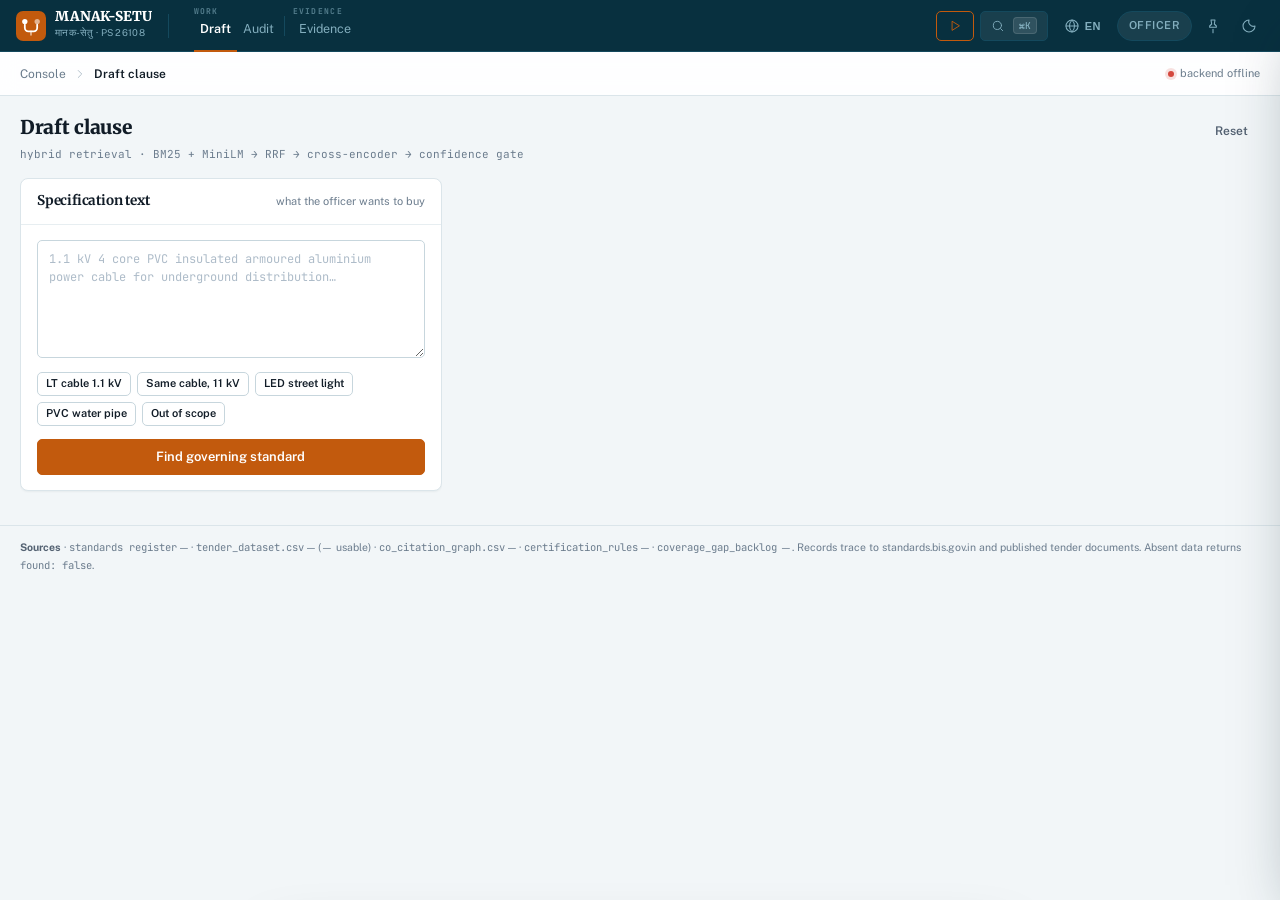
==== commit c6bab5f2: "Six stale figures typed into markup, on the screens they contradicted A sweep of every number render" ====
--- a/frontend/index.html
+++ b/frontend/index.html
@@ -93,7 +93,13 @@
           <div class="hero-veil"></div>
           <div class="hero-in">
             <div class="hero-eyebrow">Bureau of Indian Standards · procurement verification</div>
-            <h1 class="hero-h"><span data-ct="standards">2,087</span> standards.<br><span data-ct="tenders">220</span> tenders.<br><em>Zero guesses.</em></h1>
+            <!-- Dashes, not the old figures. These fill from /health on load,
+                 and until they do this is the first line anyone reads — it
+                 used to read "2,087 standards. 220 tenders.", which were the
+                 real counts a register ago and are wrong by 13x now. A stale
+                 number on a hero is worse than no number: nobody doubts a
+                 headline. -->
+            <h1 class="hero-h"><span data-ct="standards">—</span> standards.<br><span data-ct="tenders">—</span> tenders.<br><em>Zero guesses.</em></h1>
             <p class="hero-sub">Tender citations are checked against a retrieval index, not a language model. Where the record is silent the answer is <span class="mono">found: false</span>.</p>
             <div class="hero-figs" id="hero-figs"></div>
           </div>
@@ -116,7 +122,7 @@
         </div>
         <div class="grid c2">
           <div class="card">
-            <div class="hd"><h3>Document extractability</h3><span class="hint"><span data-ct="tenders">220</span> collected</span></div>
+            <div class="hd"><h3>Document extractability</h3><span class="hint"><span data-ct="tenders">—</span> collected</span></div>
             <div class="in" id="ov-usab"></div>
           </div>
           <div class="card">
@@ -264,7 +270,10 @@
         <div class="vh">
           <div>
             <h1>Tender corpus</h1>
-            <div class="meta"><span data-ct="tenders">220</span> documents · <span data-cv="usable_tenders">134</span> machine-readable · <span data-cv="any_outdated">4</span> with recorded dead citations</div>
+            <!-- Placeholders are dashes, not old figures: these are replaced from
+                 /health and /stats on load, and a stale numeral shown for even a
+                 moment is a number someone can screenshot. -->
+            <div class="meta"><span data-ct="tenders">—</span> documents · <span data-cv="usable_tenders">—</span> machine-readable · <span data-cv="any_outdated">—</span> with recorded dead citations</div>
           </div>
         </div>
         <div class="kpis" id="td-kpis"></div>
@@ -412,7 +421,12 @@
         <div class="vh">
           <div>
             <h1>Coverage</h1>
-            <div class="meta">483 of 488 cited standards held · 5 in backlog</div>
+            <!-- Filled from /stats. It used to be typed in here and said
+                 "483 of 488 ... 5 in backlog" — the figures from a 2,087-row
+                 register — directly above the live line saying 1,966 of 1,986
+                 with 20 in backlog. A number typed into markup cannot be
+                 recomputed, so it has no business being a number. -->
+            <div class="meta" id="cov-meta">cited-standard coverage, recomputed from the register</div>
           </div>
         </div>
         <div id="cov-lead"></div>
@@ -451,7 +465,10 @@
         <div class="vh">
           <div>
             <h1>Detection benchmark</h1>
-            <div class="meta">n=24 · 4 positive, 20 negative · ground truth from tender_dataset.csv</div>
+            <!-- Filled from /benchmark. It said "n=24 · 4 positive, 20
+                 negative" — the shape of the set when the corpus was 220
+                 documents — on the same screen as the live result for 293. -->
+            <div class="meta" id="bm-meta">dead-citation detection against the stored flag</div>
           </div>
           <div class="vh-act"><button class="btn pri" id="bm-run"><svg class="i sm" viewBox="0 0 24 24"><path d="M21 12a9 9 0 1 1-2.6-6.4M21 3v6h-6"/></svg>Re-run</button></div>
         </div>
@@ -464,7 +481,7 @@
     <div class="prov">
       <b>Sources</b> ·
       <span class="mono">standards register</span> <span id="prov-std">—</span> ·
-      <span class="mono">tender_dataset.csv</span> <span data-ct="tenders">220</span> (<span data-cv="usable_tenders">134</span> usable) ·
+      <span class="mono">tender_dataset.csv</span> <span data-ct="tenders">—</span> (<span data-cv="usable_tenders">—</span> usable) ·
       <span class="mono">co_citation_graph.csv</span> <span id="prov-cc">—</span> ·
       <span class="mono">certification_rules</span> <span id="prov-cert">—</span> ·
       <span class="mono">coverage_gap_backlog</span> <span id="prov-bl">—</span>.
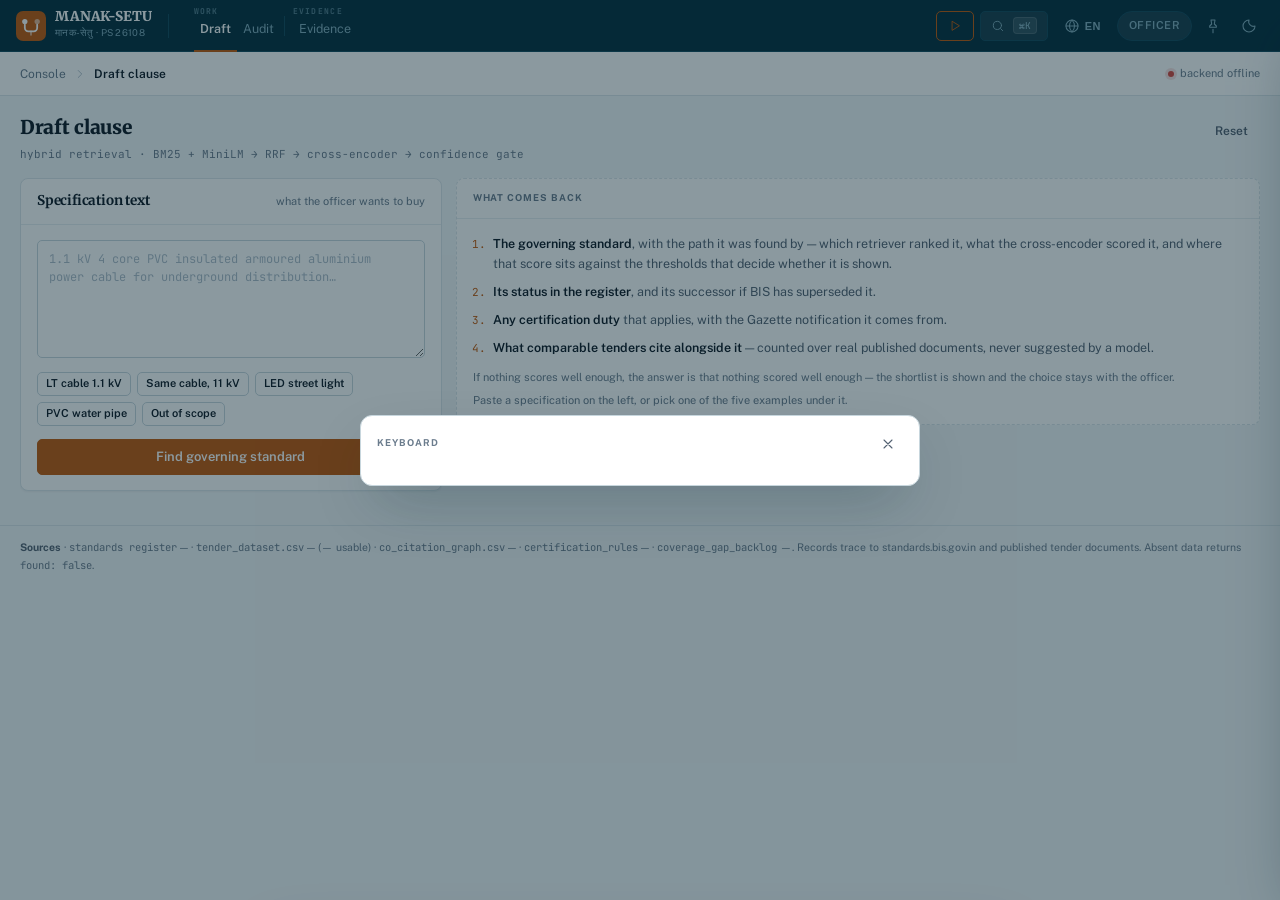
==== commit 9c352294: "List the keyboard shortcuts, and fix the two the list proved were wrong Two things, and the second o" ====
--- a/frontend/index.html
+++ b/frontend/index.html
@@ -543,6 +543,18 @@
   </div>
 </div>
 
+<!-- The console has more keyboard than anything on screen admits: a palette,
+     go-to shortcuts, arrow navigation through result rows, and demo controls.
+     None of it is discoverable, so "?" lists it. -->
+<div class="keys-scrim" id="keys" hidden>
+  <div class="keys-card" role="dialog" aria-modal="true" aria-label="Keyboard shortcuts">
+    <div class="hd"><span class="eyebrow">Keyboard</span>
+      <button class="ibtn" id="keys-x" aria-label="Close">
+        <svg class="i" viewBox="0 0 24 24"><path d="M6 6l12 12M18 6 6 18"/></svg></button></div>
+    <div class="in" id="keys-body"></div>
+  </div>
+</div>
+
 <div class="toasts" id="toasts"></div>
 
 <script src="locales.js?v=1" onerror="void 0"></script>
--- a/frontend/styles.css
+++ b/frontend/styles.css
@@ -1326,3 +1326,52 @@
 @media (prefers-reduced-motion: reduce) {
   .demobar .txt .p.typing::after { display: none; }
 }
+
+/* How far a dead citation reaches beyond the document in front of you. */
+.edit .blast { margin-top: 4px; color: var(--ink-2); line-height: 1.5; }
+.edit .blast:empty { display: none; }
+.edit .blast b { color: var(--bad); }
+
+/* The Draft answer column before there is an answer. Deliberately not a
+   skeleton: a skeleton promises a shape that is about to arrive, and this is
+   the resting state of a screen waiting for input, which is a different thing. */
+.card.resting { border-style: dashed; box-shadow: none; }
+.resting-list { margin: 0; padding-left: 20px; color: var(--ink-2); font-size: 12.5px; line-height: 1.6; }
+.resting-list li { margin-bottom: 8px; }
+.resting-list li b { color: var(--ink); font-weight: 600; }
+.resting-list li::marker { color: var(--accent); font-family: 'JetBrains Mono', monospace; font-size: 11px; }
+
+/* ── Keyboard shortcuts ────────────────────────────────────────────────────
+   Opened with "?", closed with Escape or the button. A list, not a grid of
+   cards: it is read once and dismissed. */
+.keys-scrim {
+  position: fixed; inset: 0; z-index: 95; display: grid; place-items: center;
+  background: color-mix(in srgb, var(--pet-900) 46%, transparent);
+  padding: 20px;
+}
+.keys-card {
+  width: min(560px, 100%); max-height: 82vh; overflow-y: auto;
+  background: var(--surface); border: 1px solid var(--line-hard);
+  border-radius: var(--r-3); box-shadow: var(--sh-3);
+}
+.keys-card .hd { display: flex; align-items: center; padding: 13px 16px 0; }
+.keys-card .hd .eyebrow { flex: 1; }
+.keys-card .in { padding: 10px 16px 16px; }
+.keys-group { margin-top: 12px; }
+.keys-group:first-child { margin-top: 2px; }
+.keys-group h4 {
+  font: 700 8.5px/1 'JetBrains Mono', monospace; letter-spacing: .16em;
+  text-transform: uppercase; color: var(--ink-3); margin: 0 0 6px;
+}
+.keys-row {
+  display: flex; align-items: baseline; gap: 12px; padding: 5px 0;
+  border-bottom: 1px solid var(--line); font-size: 12.5px; color: var(--ink-2);
+}
+.keys-row:last-child { border-bottom: none; }
+.keys-row kbd {
+  flex: none; min-width: 58px; text-align: center;
+  font: 600 11px/1.7 'JetBrains Mono', monospace;
+  background: var(--surface-3); border: 1px solid var(--line-hard);
+  border-bottom-width: 2px; border-radius: var(--r-1); padding: 1px 7px;
+  color: var(--ink);
+}
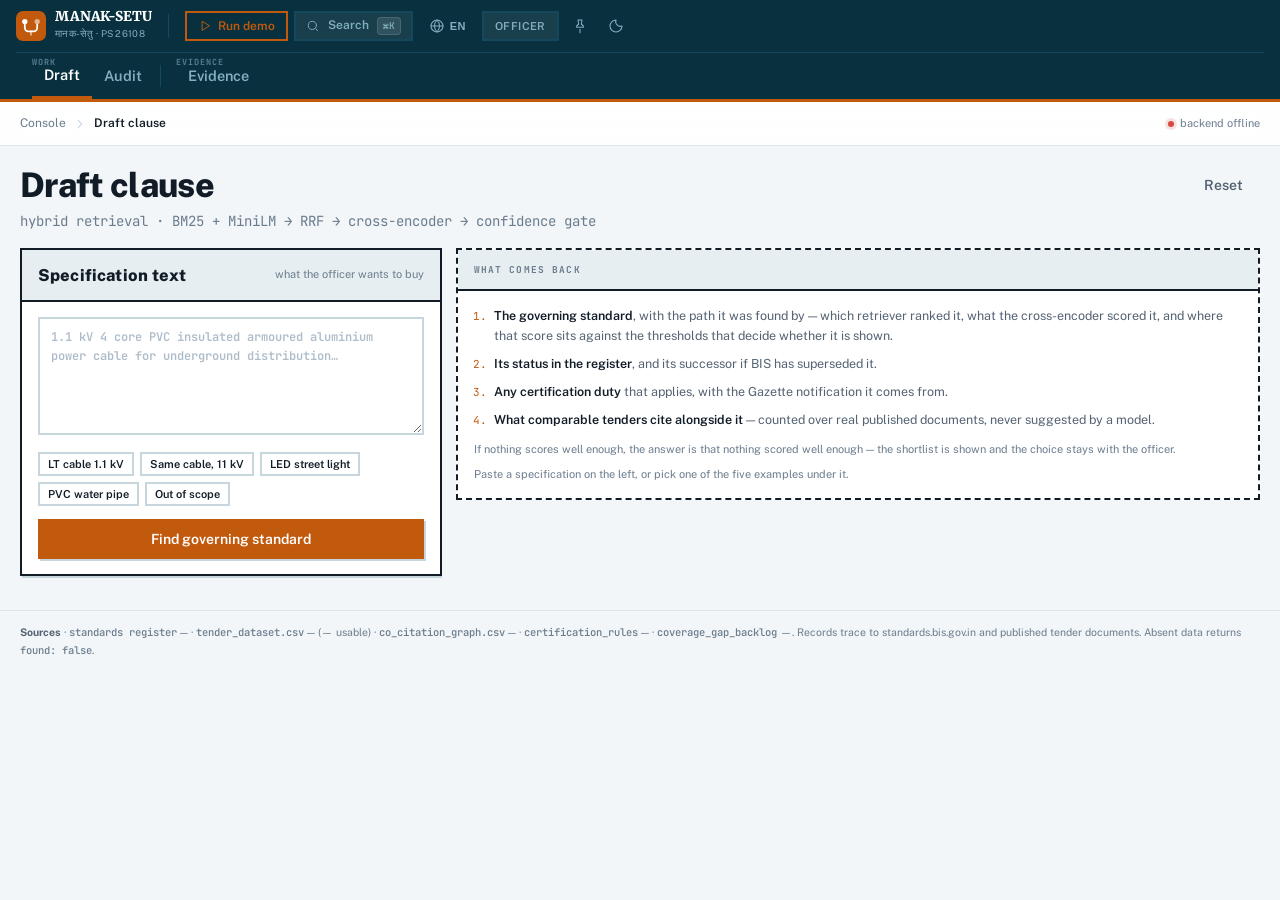
==== commit cc44a5e2: "Brutalist treatment: heavier type, drawn structure, and a masthead instead of one crowded bar The co" ====
--- a/frontend/index.html
+++ b/frontend/index.html
@@ -6,7 +6,11 @@
 <title>MANAK-SETU — Standards Verification Console</title>
 <link rel="preconnect" href="https://fonts.googleapis.com">
 <link rel="preconnect" href="https://fonts.gstatic.com" crossorigin>
-<link href="https://fonts.googleapis.com/css2?family=Merriweather:wght@700;900&family=Public+Sans:wght@400;500;600;700&family=JetBrains+Mono:wght@400;500;600&family=Noto+Sans+Devanagari:wght@400;500;600;700&display=swap" rel="stylesheet">
+<!-- Public Sans at 800 and 900 carries the headings now. It is the typeface the
+     US government's own design system ships, drawn for exactly this job: dense
+     administrative screens that have to stay legible at weight. Merriweather
+     stays for the brand mark and the hero, where a serif still earns its place. -->
+<link href="https://fonts.googleapis.com/css2?family=Merriweather:wght@700;900&family=Public+Sans:wght@400;500;600;700;800;900&family=JetBrains+Mono:wght@400;500;600;700&family=Noto+Sans+Devanagari:wght@400;500;600;700&display=swap" rel="stylesheet">
 <link rel="stylesheet" href="styles.css?v=3">
 </head>
 <body>
--- a/frontend/styles.css
+++ b/frontend/styles.css
@@ -67,15 +67,26 @@
   --nav-ink:    #D2E6ED;
   --nav-ink-2:  #83AEBE;
 
-  --sh-1: 0 1px 2px rgba(4,34,46,.05);
-  --sh-2: 0 1px 3px rgba(4,34,46,.07), 0 6px 16px -6px rgba(4,34,46,.10);
-  --sh-3: 0 24px 60px -18px rgba(4,34,46,.35);
-
-  --r-1: 5px;
-  --r-2: 8px;
-  --r-3: 12px;
+  /* Brutalist: structure is drawn, not implied. A soft shadow suggests an edge
+     without committing to one; these are hard offsets in ink, so a raised
+     surface reads as a block sitting on the page rather than a card floating
+     above it. --sh-3 stays a real shadow because a modal genuinely is in front
+     of the page and has to say so. */
+  --sh-1: 2px 2px 0 var(--line-hard);
+  --sh-2: 3px 3px 0 var(--ink);
+  --sh-3: 8px 8px 0 rgba(4,34,46,.28);
+
+  /* No radii. A government form is a set of boxes and this one says so. */
+  --r-1: 0px;
+  --r-2: 0px;
+  --r-3: 0px;
+
+  /* One border weight, used everywhere structure matters. */
+  --bw: 2px;
 
   --bar-h: 52px;
+  /* The second row of the masthead, where the sections live. */
+  --nav-row-h: 47px;
 
   --k1:#135A73; --k2:#C25A0D; --k3:#1B6E30; --k4:#0E7078;
   --k5:#6B4C9A; --k6:#96731A; --k7:#A34468; --k8:#5B6B7C;
@@ -120,9 +131,9 @@
   --nav-ink:    #C2DDE6;
   --nav-ink-2:  #6E96A6;
 
-  --sh-1: 0 1px 2px rgba(0,0,0,.5);
-  --sh-2: 0 1px 3px rgba(0,0,0,.55), 0 8px 20px -8px rgba(0,0,0,.6);
-  --sh-3: 0 24px 64px -16px rgba(0,0,0,.75);
+  --sh-1: 2px 2px 0 var(--line-hard);
+  --sh-2: 3px 3px 0 #000;
+  --sh-3: 8px 8px 0 rgba(0,0,0,.6);
 
   --k1:#3FA6C4; --k2:#F0913E; --k3:#4FB86E; --k4:#35A9B4;
   --k5:#9C82D4; --k6:#CBA93C; --k7:#DB809B; --k8:#7E93A6;
@@ -179,7 +190,7 @@
 /* Brand bar: petrol blue, deliberately cyan-shifted so it doesn't read as
    stock corporate navy. Amber is the only accent allowed against it. */
 .topnav {
-  height: 52px; flex: none; position: sticky; top: 0; z-index: 45;
+  min-height: 52px; flex: none; position: sticky; top: 0; z-index: 45;
   background: var(--nav); border-bottom: 1px solid var(--nav-line);
   display: flex; align-items: center; gap: 16px; padding: 0 16px;
 }
@@ -260,7 +271,10 @@
 /* The sections are the navigation; the right-hand controls are conveniences,
    so they are what gives ground when the bar runs short. The keyboard hint
    stays because it is the thing the label was advertising. */
-@media (max-width: 1340px) {
+/* These labels were dropped to buy width for ten tabs sharing this row. The
+   tabs have their own row now, so the identity row keeps its words until a
+   screen genuinely cannot hold them. */
+@media (max-width: 900px) {
   .navsearch span:not(.kbd) { display: none; }
   .navsearch { padding: 0 8px; }
   .demo-btn span { display: none; }
@@ -272,17 +286,22 @@
    one rounded number in a project that reports exact counts with their
    denominators everywhere else, and the exact figures are on the Standards,
    Certification and Tenders screens and in the sources footer regardless. */
-@media (max-width: 1400px) {
+/* Same reasoning for the row counts: they cost width the tabs no longer have
+   to compete for, so they stay down to a small tablet. */
+/* The counts cost about 120px across three tabs. With them on, ten labels stop
+   fitting a 1000px window and Benchmark falls off the end — so they appear
+   where there is room for them and the labels always win. */
+@media (max-width: 1150px) {
   .tab .ct { display: none; }
 }
 
 /* The last of the slack, spent so all ten sections stay on screen down to a
    1200px laptop. Below that the strip scrolls, which is what the spill shadow
    on the right edge is for. */
-@media (max-width: 1300px) {
-  .navgroup { padding-left: 9px; }
-  .navgroup-lb { left: 9px; }
-  .tab { padding-left: 6px; padding-right: 6px; }
+@media (max-width: 1100px) {
+  .navgroup { padding-left: 11px; }
+  .navgroup-lb { left: 11px; }
+  .tab { padding-left: 9px; padding-right: 9px; }
 }
 
 .role-btn {
@@ -322,7 +341,7 @@
 
 /* Contextual strip under the brand bar */
 .subbar {
-  height: 44px; flex: none; position: sticky; top: 52px; z-index: 35;
+  height: 44px; flex: none; position: sticky; top: calc(var(--bar-h) + var(--nav-row-h)); z-index: 35;
   background: color-mix(in srgb, var(--surface) 90%, transparent);
   backdrop-filter: saturate(1.5) blur(9px);
   border-bottom: 1px solid var(--line);
@@ -1344,6 +1363,14 @@
 /* ── Keyboard shortcuts ────────────────────────────────────────────────────
    Opened with "?", closed with Escape or the button. A list, not a grid of
    cards: it is read once and dismissed. */
+/* The hidden attribute has to win. `.keys-scrim { display: grid }` outranks the
+   user-agent rule for [hidden], so this overlay was visible from page load —
+   empty, covering the page, and un-closable, because the close button sets
+   `hidden` and `hidden` was doing nothing. Declared globally rather than only
+   here: any element this page hides with the attribute has the same problem the
+   moment it is given a display of its own. */
+[hidden] { display: none !important; }
+
 .keys-scrim {
   position: fixed; inset: 0; z-index: 95; display: grid; place-items: center;
   background: color-mix(in srgb, var(--pet-900) 46%, transparent);
@@ -1375,3 +1402,125 @@
   border-bottom-width: 2px; border-radius: var(--r-1); padding: 1px 7px;
   color: var(--ink);
 }
+
+/* Co-citation suggestions, grouped by the citation that pulled them in. */
+.addgroup { margin-bottom: 14px; }
+.addgroup:last-child { margin-bottom: 0; }
+.addgroup-lb {
+  font-size: 11.5px; color: var(--ink-3); margin-bottom: 6px;
+  padding-bottom: 5px; border-bottom: 1px solid var(--line);
+}
+.addgroup-lb .mono { color: var(--ink); font-size: 12px; }
+
+/* ── Brutalist treatment ───────────────────────────────────────────────────
+   Bigger, heavier, squarer. A procurement console is an administrative
+   instrument and the closer it reads to a government form the more legible its
+   authority is — so: one grotesque at heavy weights, structure drawn in 2px
+   rules rather than implied by shadow, no rounded corners anywhere, and a type
+   scale large enough to read across a room during a demo.
+
+   The palette does not change. Petrol carries structure and amber still means
+   "needs a human"; what changes is how hard the edges are.
+
+   This block sits last so it wins on cascade order without needing !important
+   or raised specificity — the rules above stay readable as the base design. */
+
+body { font-size: 16px; line-height: 1.6; }
+
+h1, h2, h3, h4 {
+  font-family: 'Public Sans', -apple-system, BlinkMacSystemFont, sans-serif;
+  font-weight: 800; letter-spacing: -.02em;
+}
+h1 { font-size: 30px; line-height: 1.15; }
+h2 { font-size: 22px; }
+h3 { font-size: 16.5px; letter-spacing: .01em; }
+
+/* Section labels are structure, so they are set like structure: uppercase,
+   tracked out, and in the mono face that carries every other machine-read
+   value on the page. */
+.eyebrow, .navgroup-lb, .keys-group h4, .bars .bl, .lb {
+  font-family: 'JetBrains Mono', monospace; font-weight: 700;
+  text-transform: uppercase; letter-spacing: .12em;
+}
+.eyebrow { font-size: 9.5px; }
+
+.vh h1 { font-size: 34px; }
+.vh .meta { font-size: 14px; }
+
+/* Structure, drawn. */
+.card, .tbl, .drawer, .pal, .keys-card, .pins-pop, .demobar {
+  border-width: var(--bw); border-style: solid; border-color: var(--ink);
+}
+[data-theme="dark"] .card, [data-theme="dark"] .tbl, [data-theme="dark"] .drawer,
+[data-theme="dark"] .pal, [data-theme="dark"] .keys-card,
+[data-theme="dark"] .pins-pop, [data-theme="dark"] .demobar {
+  border-color: var(--line-hard);
+}
+.card .hd, .tbl .toolbar {
+  border-bottom: var(--bw) solid var(--ink);
+  background: var(--surface-3);
+}
+[data-theme="dark"] .card .hd, [data-theme="dark"] .tbl .toolbar { border-bottom-color: var(--line-hard); }
+
+/* Controls read as pressable slabs rather than soft chips. */
+.btn, .navsearch, .role-btn, .demo-btn, input[type=text], input[type=search],
+input[type=number], textarea, select {
+  border-width: var(--bw); border-radius: 0; font-weight: 600;
+}
+.btn { font-size: 14px; padding: 0 15px; height: 38px; }
+.btn.acc, .btn.pri { box-shadow: var(--sh-1); }
+.btn.acc:active, .btn.pri:active { box-shadow: none; transform: translate(2px, 2px); }
+.btn.wide { height: 40px; font-size: 14px; }
+
+/* Tables: heavier header rule, bigger figures, squarer cells. */
+table th {
+  font-family: 'JetBrains Mono', monospace; font-weight: 700;
+  text-transform: uppercase; letter-spacing: .08em; font-size: 10px;
+  border-bottom: var(--bw) solid var(--ink);
+}
+[data-theme="dark"] table th { border-bottom-color: var(--line-hard); }
+table td { font-size: 14.5px; }
+
+/* Status pills become tags: square, bordered, uppercase. */
+.pill {
+  border-radius: 0; border: 1.5px solid currentColor; font-weight: 700;
+  text-transform: uppercase; letter-spacing: .05em; font-size: 10px;
+}
+
+/* The numbers are the point of this product, so they are set like it. */
+.kpi .v, .hero-fig .n, .gstat .vl { font-weight: 900; letter-spacing: -.03em; }
+.mono { font-weight: 500; }
+
+/* The nav is a masthead. */
+/* The nav is a masthead: an amber rule under the whole bar, and a heavier one
+   under the section you are in. */
+.topnav { border-bottom: 3px solid var(--accent); }
+.tab { font-weight: 600; font-size: 13px; padding-left: 5px; padding-right: 5px; }
+.tab.on { border-bottom-width: 3px; }
+/* Heavier type costs width, and ten labels plus a brand and six controls have
+   to fit one bar. Measured after the type change: 803px wanted against 792
+   available at 1440, so the space comes back out of padding rather than out of
+   the type — the point of the change was the type. */
+/* Ten section labels at a readable size will not share a row with a brand and
+   six controls — the fit was 792px of 792 before the type grew, which is not a
+   fit, it is a coincidence. So the sections get their own full-width band under
+   the masthead, which is how a government portal is laid out anyway: identity
+   and tools on top, navigation beneath it, both spanning the page.
+
+   The bar is two rows now, so the sticky offset below it is computed rather
+   than typed: --bar-h drives both. */
+.topnav { flex-wrap: wrap; height: auto; padding: 0 16px; row-gap: 0; }
+/* min-height on a wrapping flex container sizes the container, not its first
+   row, so the identity row collapsed to 34px while the bar still measured 52.
+   The row's own contents carry the height. */
+.brand, .nav-right { min-height: 52px; }
+.tabwrap { flex-basis: 100%; order: 3; border-top: 1px solid var(--nav-line); }
+.tabs { height: 46px; }
+.tab { height: 46px; padding: 0 12px 10px; font-size: 14.5px; }
+.navgroup { padding-left: 16px; }
+.navgroup-lb { top: 5px; left: 16px; font-size: 8.5px; }
+.navgroup + .navgroup { margin-left: 6px; }
+.navgroup + .navgroup::before { top: 12px; bottom: 12px; }
+.tab .ct { font-size: 11px; }
+
+.note { border-left-width: 5px; border-radius: 0; }
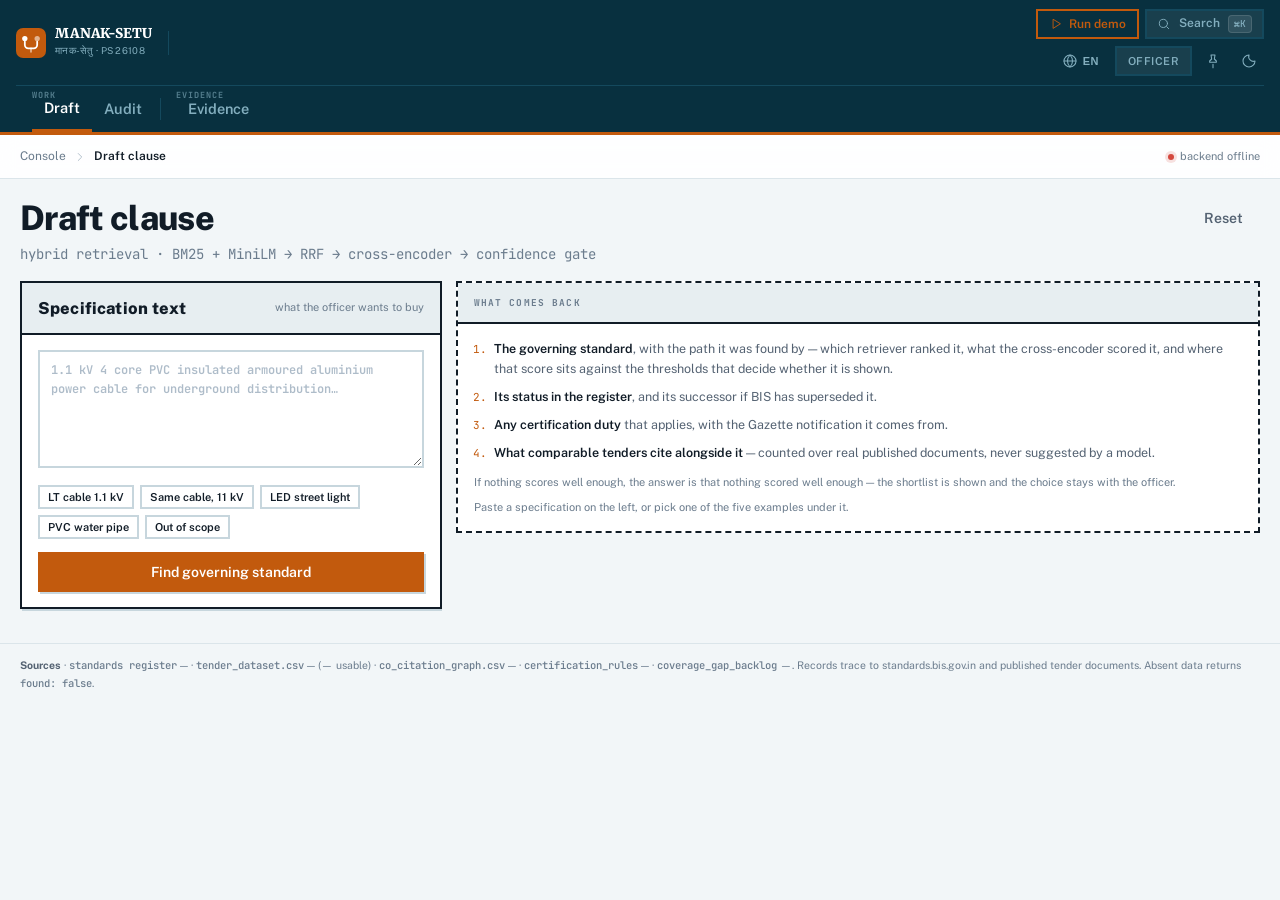
==== commit e1e9177a: "Declare the two control rows instead of letting them wrap The control block wrapped onto two lines b" ====
--- a/frontend/index.html
+++ b/frontend/index.html
@@ -34,15 +34,22 @@
 
     <div class="tabwrap" id="tabwrap"><nav class="tabs" id="tabs" role="tablist" aria-label="Console sections"></nav></div>
 
+    <!-- Two declared rows rather than one wrapping list. Left to wrap, the break
+         landed wherever the widths happened to fall and stranded the language
+         button at the end of the top row, away from the role, pin and theme
+         controls it belongs with. Actions on top, settings beneath. -->
     <div class="nav-right">
-      <button class="demo-btn" id="demo-btn" title="Play the scripted walkthrough">
-        <svg class="i sm" viewBox="0 0 24 24"><path d="M7 4.5v15l12-7.5z"/></svg>
-        <span>Run demo</span>
-      </button>
-      <button class="navsearch" id="open-pal">
-        <svg class="i sm" viewBox="0 0 24 24"><circle cx="11" cy="11" r="7"/><path d="m20 20-3.5-3.5"/></svg>
-        <span>Search</span><span class="kbd">⌘K</span>
-      </button>
+      <div class="nav-row">
+        <button class="demo-btn" id="demo-btn" title="Play the scripted walkthrough">
+          <svg class="i sm" viewBox="0 0 24 24"><path d="M7 4.5v15l12-7.5z"/></svg>
+          <span>Run demo</span>
+        </button>
+        <button class="navsearch" id="open-pal">
+          <svg class="i sm" viewBox="0 0 24 24"><circle cx="11" cy="11" r="7"/><path d="m20 20-3.5-3.5"/></svg>
+          <span>Search</span><span class="kbd">⌘K</span>
+        </button>
+      </div>
+      <div class="nav-row">
       <div class="lang-wrap">
         <button class="nav-ib lang-btn" id="lang-btn" aria-haspopup="listbox" aria-expanded="false"
                 title="Language / भाषा"><svg class="i" viewBox="0 0 24 24"><circle cx="12" cy="12" r="9"/><path d="M3 12h18M12 3c2.5 2.6 3.8 5.7 3.8 9S14.5 18.4 12 21c-2.5-2.6-3.8-5.7-3.8-9S9.5 5.6 12 3z"/></svg><span id="lang-now">EN</span></button>
@@ -56,6 +63,7 @@
       <button class="nav-ib" id="theme" title="Toggle theme">
         <svg class="i" viewBox="0 0 24 24"><path d="M12 3a9 9 0 1 0 9 9 7 7 0 0 1-9-9z"/></svg>
       </button>
+      </div>
     </div>
   </header>
 
--- a/frontend/styles.css
+++ b/frontend/styles.css
@@ -1509,12 +1509,37 @@
 
    The bar is two rows now, so the sticky offset below it is computed rather
    than typed: --bar-h drives both. */
-.topnav { flex-wrap: wrap; height: auto; padding: 0 16px; row-gap: 0; }
-/* min-height on a wrapping flex container sizes the container, not its first
-   row, so the identity row collapsed to 34px while the bar still measured 52.
-   The row's own contents carry the height. */
-.brand, .nav-right { min-height: 52px; }
-.tabwrap { flex-basis: 100%; order: 3; border-top: 1px solid var(--nav-line); }
+/* The masthead is a grid, not a wrapping row. Identity sits top-left, the
+   sections run along the bottom, and the controls occupy a block on the right
+   that spans both rows — so the tools stay in one place the eye can return to
+   instead of being strung along the top edge. The block wraps onto a second
+   line of its own when it needs to, which is what buys the sections their
+   width back. */
+.topnav {
+  display: grid; height: auto; padding: 0 16px; row-gap: 0;
+  grid-template-columns: auto auto 1fr auto;
+  grid-template-rows: auto auto;
+  align-items: center;
+}
+.brand { grid-column: 1; grid-row: 1; min-height: 52px; }
+.brand-sep { grid-column: 2; grid-row: 1; }
+/* The controls take two lines of their own on the right of the identity row,
+   rather than spanning both rows of the masthead. Spanning looked right and
+   measured wrong: the block is 320px, and taking that out of the sections row
+   left 912px for labels that need 987, so Evidence, Coverage and Benchmark
+   fell off a 1280px screen. On its own row the block costs height, which the
+   masthead has, instead of width, which the sections do not. */
+.nav-right {
+  grid-column: 4; grid-row: 1;
+  flex-direction: column; align-items: flex-end; justify-content: center;
+  gap: 7px; padding: 9px 0 9px 16px;
+}
+/* Each row right-aligned, so the two stack flush against the same edge. */
+.nav-row { display: flex; align-items: center; gap: 6px; }
+.tabwrap {
+  grid-column: 1 / 5; grid-row: 2;
+  border-top: 1px solid var(--nav-line);
+}
 .tabs { height: 46px; }
 .tab { height: 46px; padding: 0 12px 10px; font-size: 14.5px; }
 .navgroup { padding-left: 16px; }
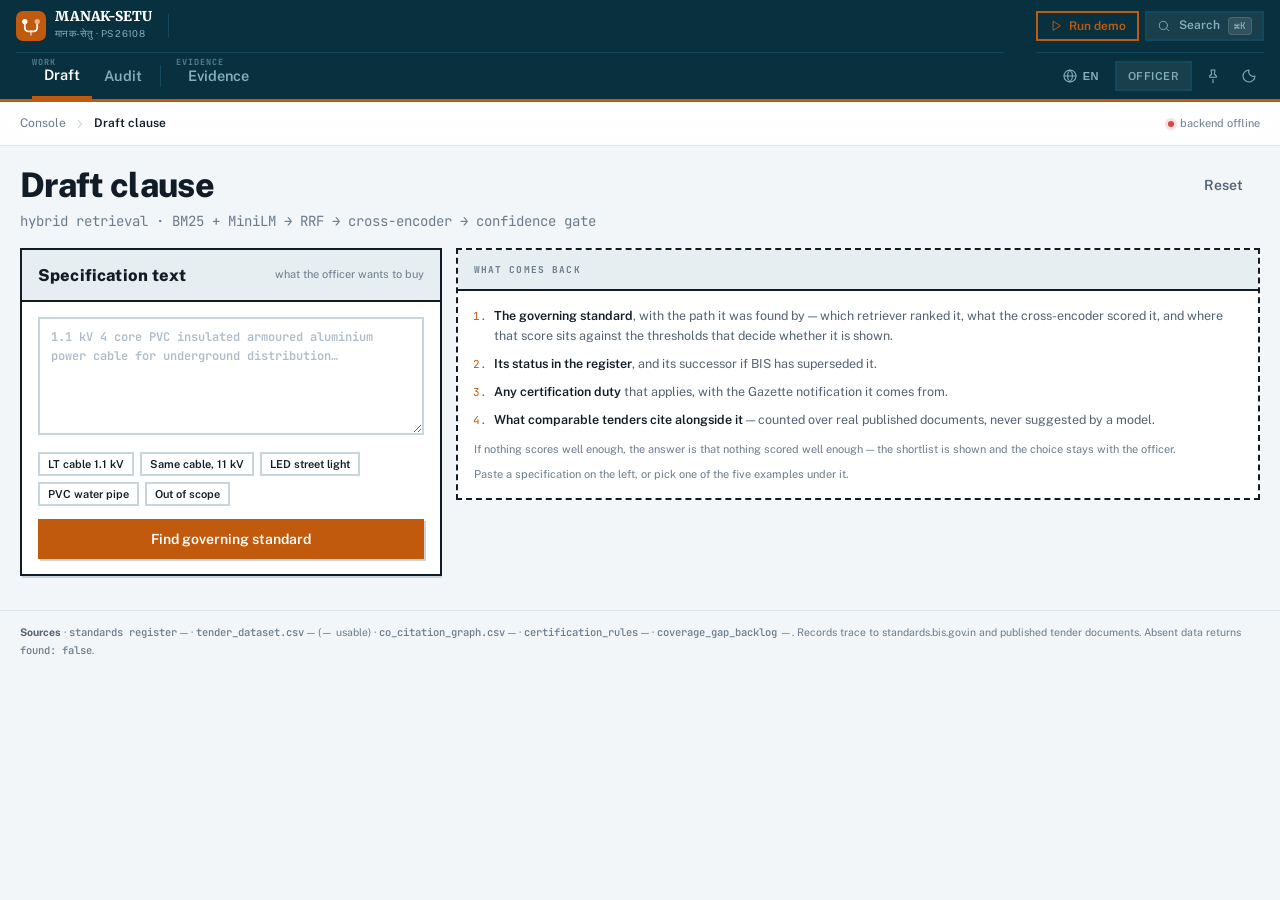
==== commit 0022da25: "Lead with the finding, and map the statement's six expected features to the screens that answer them" ====
--- a/frontend/index.html
+++ b/frontend/index.html
@@ -111,11 +111,21 @@
                  real counts a register ago and are wrong by 13x now. A stale
                  number on a hero is worse than no number: nobody doubts a
                  headline. -->
-            <h1 class="hero-h"><span data-ct="standards">—</span> standards.<br><span data-ct="tenders">—</span> tenders.<br><em>Zero guesses.</em></h1>
-            <p class="hero-sub">Tender citations are checked against a retrieval index, not a language model. Where the record is silent the answer is <span class="mono">found: false</span>.</p>
+            <!-- The hero used to recite inventory — how many standards we hold.
+                 Every team can say that. What only this corpus can say is what
+                 the holdings reveal about live procurement, so the finding
+                 leads and the inventory moves to the strip beneath it. -->
+            <h1 class="hero-h" id="hero-h">—</h1>
+            <p class="hero-sub" id="hero-sub">Tender citations are checked against a retrieval index, not a language model. Where the record is silent the answer is <span class="mono">found: false</span>.</p>
             <div class="hero-figs" id="hero-figs"></div>
           </div>
         </section>
+
+        <!-- What the problem statement asks for, against what is on screen.
+             A judge reading PS 26108 should be able to tick each expected
+             feature without hunting for it, including the one we only partly
+             meet — which is stated rather than omitted. -->
+        <section class="asks" id="ps-asks"></section>
 
         <div class="grid c21">
           <div class="card">
--- a/frontend/styles.css
+++ b/frontend/styles.css
@@ -1529,16 +1529,47 @@
    left 912px for labels that need 987, so Evidence, Coverage and Benchmark
    fell off a 1280px screen. On its own row the block costs height, which the
    masthead has, instead of width, which the sections do not. */
-.nav-right {
-  grid-column: 4; grid-row: 1;
-  flex-direction: column; align-items: flex-end; justify-content: center;
-  gap: 7px; padding: 9px 0 9px 16px;
-}
-/* Each row right-aligned, so the two stack flush against the same edge. */
-.nav-row { display: flex; align-items: center; gap: 6px; }
+/* The two control rows belong to different rows of the masthead: the actions
+   sit beside the identity, the settings sit beside the sections. `display:
+   contents` dissolves their wrapper so each becomes a grid item of the bar
+   itself and can be placed on its own row — otherwise both are trapped in
+   whichever cell the wrapper occupies. */
+.nav-right { display: contents; }
+.nav-row { display: flex; align-items: center; gap: 6px; justify-self: end; }
+.nav-row:first-child { grid-column: 4; grid-row: 1; padding-left: 16px; }
+.nav-row:last-child {
+  grid-column: 4; grid-row: 2; padding-left: 16px;
+  border-top: 1px solid var(--nav-line); align-self: stretch;
+}
 .tabwrap {
-  grid-column: 1 / 5; grid-row: 2;
+  grid-column: 1 / 4; grid-row: 2;
   border-top: 1px solid var(--nav-line);
+}
+
+/* Settings beside the sections costs the sections about 215px, which they can
+   afford at 1280 and cannot below it: at 1000 they came up 169px short and
+   Coverage and Benchmark fell off the end. So under 1200 the settings move up
+   beside the actions — both right-aligned on the identity row — and the
+   sections take the whole width back. Labels people click beat a tidier
+   arrangement of controls. */
+@media (max-width: 1199.98px) {
+  .nav-row:last-child {
+    grid-column: 3; grid-row: 1;
+    border-top: none; align-self: center; padding-left: 0;
+  }
+  .tabwrap { grid-column: 1 / 5; }
+}
+
+/* On a phone the four columns cannot hold a brand and two control groups on one
+   line — placing them there pushed the bar past the viewport and every view
+   scrolled sideways. Below this the masthead stops being a grid and simply
+   wraps: identity, controls, then the sections on their own full-width line. */
+@media (max-width: 780px) {
+  .topnav { display: flex; flex-wrap: wrap; align-items: center; column-gap: 8px; }
+  .brand { flex: 1 1 auto; min-width: 0; }
+  .brand-sep { display: none; }
+  .nav-row { flex: 0 0 auto; border-top: none; padding-left: 0; }
+  .tabwrap { flex-basis: 100%; }
 }
 .tabs { height: 46px; }
 .tab { height: 46px; padding: 0 12px 10px; font-size: 14.5px; }
@@ -1549,3 +1580,60 @@
 .tab .ct { font-size: 11px; }
 
 .note { border-left-width: 5px; border-radius: 0; }
+
+/* ── The finding, and the statement it answers ─────────────────────────────
+   The hero headline is now a number with a denominator rather than a count of
+   what we hold, so it is set at display scale and the figure is the loudest
+   thing on the page. */
+.hero-h .big {
+  font-size: clamp(56px, 7vw, 92px); line-height: .92; display: inline-block;
+  letter-spacing: -.035em; color: var(--accent);
+}
+.hero-h .of {
+  font-family: 'JetBrains Mono', monospace; font-weight: 500;
+  font-size: clamp(15px, 1.5vw, 20px); letter-spacing: 0; opacity: .72;
+  margin-left: 8px;
+}
+.hero-h em { font-style: normal; color: var(--accent); }
+
+/* The six expected features. A numbered list because the statement is a list
+   and the order is its order — the one structural device here that carries
+   information rather than decoration. */
+.asks { margin-top: 18px; }
+.asks-hd { margin-bottom: 12px; }
+.asks-hd h2 {
+  font-family: 'Public Sans', sans-serif; font-weight: 800;
+  font-size: clamp(20px, 2.2vw, 28px); letter-spacing: -.02em; margin-top: 3px;
+}
+.asks-grid { display: grid; gap: 0; border-top: var(--bw) solid var(--ink); }
+.ask {
+  display: grid; grid-template-columns: 44px 1fr auto; gap: 14px;
+  align-items: start; text-align: left; width: 100%;
+  padding: 14px 10px; background: none; border: 0;
+  border-bottom: 1px solid var(--line); cursor: pointer; color: inherit;
+  font: inherit; transition: background var(--t-fast);
+}
+.ask:hover { background: var(--surface-2); }
+.ask-n {
+  font: 800 15px/1.2 'JetBrains Mono', monospace; color: var(--ink-4);
+  font-variant-numeric: tabular-nums; padding-top: 1px;
+}
+.ask-b { display: block; min-width: 0; }
+.ask-t { display: block; font-weight: 700; font-size: 14.5px; line-height: 1.35; }
+.ask-h {
+  display: block; margin-top: 4px; font-size: 12.5px; line-height: 1.5;
+  color: var(--ink-2); max-width: 82ch;
+}
+.ask-s {
+  font: 700 9.5px/1 'JetBrains Mono', monospace; letter-spacing: .1em;
+  text-transform: uppercase; padding: 5px 8px; white-space: nowrap;
+  border: 1px solid transparent;
+}
+.ask-s.met { color: var(--ok); border-color: var(--ok); }
+/* "Partly" is a claim about us, so it is marked as plainly as the others. */
+.ask-s.partial { color: var(--accent); border-color: var(--accent); }
+
+@media (max-width: 720px) {
+  .ask { grid-template-columns: 30px 1fr; }
+  .ask-s { grid-column: 2; justify-self: start; margin-top: 8px; }
+}
